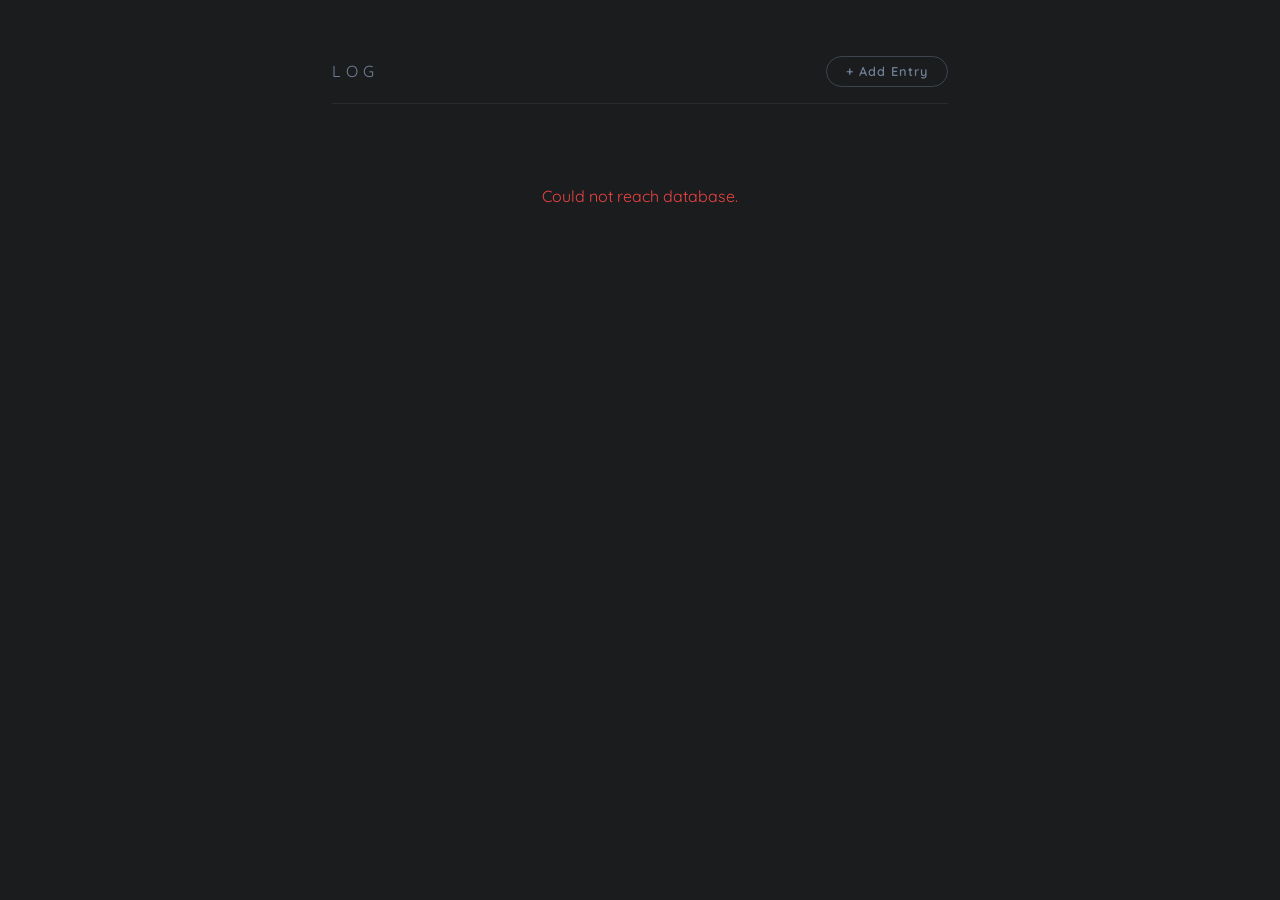
==== index.html @ a9c72f5d "Update index.html" ====
<!DOCTYPE html>
<html lang="en">
<head>
    <meta charset="UTF-8">
    <meta name="viewport" content="width=device-width, initial-scale=1.0">
    <title>SoloSortie</title>
    <link rel="preconnect" href="https://fonts.googleapis.com">
    <link rel="preconnect" href="https://fonts.gstatic.com" crossorigin>
    <link href="https://fonts.googleapis.com/css2?family=Kalam:wght@300;400&family=Quicksand:wght@300;400;500;600&display=swap" rel="stylesheet">
    <style>
        :root {
            --bg: #1a1c1e;
            --text: #e2e8f0;
            --muted: #718096;
            --accent: #a78bfa;
            --card: #202327;
            --font-ui: 'Quicksand', sans-serif;
            --font-ink: 'Kalam', cursive;
        }
        * { box-sizing: border-box; margin: 0; padding: 0; }
        body {
            background: var(--bg);
            color: var(--text);
            font-family: var(--font-ui);
            min-height: 100vh;
            display: flex;
            flex-direction: column;
            align-items: center;
            line-height: 1.6;
            overflow-x: hidden;
        }

        /* LOCK */
        #lock-screen {
            display: flex;
            flex-direction: column;
            align-items: center;
            justify-content: center;
            min-height: 100vh;
            transition: opacity 0.5s ease;
        }
        #lock-screen h1 {
            font-size: 1.4rem;
            font-weight: 300;
            letter-spacing: 8px;
            color: var(--muted);
            margin-bottom: 2.5rem;
        }
        #password-input {
            background: transparent;
            border: none;
            border-bottom: 1px solid var(--muted);
            color: var(--text);
            font-family: var(--font-ui);
            font-size: 1.1rem;
            padding: 0.5rem;
            text-align: center;
            outline: none;
            letter-spacing: 3px;
            width: 200px;
            transition: border-color 0.3s;
        }
        #password-input:focus { border-color: var(--accent); }

        /* JOURNAL */
        #journal-container {
            display: none;
            width: 100%;
            max-width: 680px;
            padding: 3.5rem 2rem 6rem;
            opacity: 0;
            transform: translateY(12px);
            transition: opacity 0.6s ease, transform 0.6s ease;
        }

        /* HEADER */
        header {
            display: flex;
            justify-content: space-between;
            align-items: center;
            margin-bottom: 3rem;
            padding-bottom: 1rem;
            border-bottom: 1px solid rgba(113,128,150,0.15);
        }
        header h2 {
            font-size: 1rem;
            font-weight: 400;
            letter-spacing: 5px;
            color: var(--muted);
            text-transform: uppercase;
        }
        .add-btn {
            background: transparent;
            border: 1px solid rgba(113,128,150,0.4);
            color: var(--muted);
            font-family: var(--font-ui);
            font-size: 0.8rem;
            font-weight: 600;
            letter-spacing: 1px;
            padding: 0.4rem 1.2rem;
            border-radius: 20px;
            cursor: pointer;
            transition: all 0.25s;
        }
        .add-btn:hover { border-color: var(--accent); color: var(--accent); }

        /* COMPOSER */
        .composer-wrapper {
            max-height: 0;
            overflow: hidden;
            transition: max-height 0.55s cubic-bezier(0.4,0,0.2,1);
        }
        .composer-wrapper.open {
            max-height: 2000px;
            margin-bottom: 3rem;
        }
        .composer {
            background: var(--card);
            border-radius: 14px;
            padding: 1.8rem;
            border: 1px solid rgba(113,128,150,0.1);
        }
        .composer input[type="text"],
        .composer textarea {
            width: 100%;
            background: transparent;
            border: none;
            color: var(--text);
            outline: none;
            display: block;
        }
        .composer input[type="text"] {
            font-family: var(--font-ui);
            font-size: 1.3rem;
            font-weight: 500;
            border-bottom: 1px solid rgba(113,128,150,0.2);
            padding-bottom: 0.6rem;
            margin-bottom: 1.4rem;
        }
        .composer textarea {
            font-family: var(--font-ink);
            font-size: 1.25rem;
            resize: vertical;
            min-height: 130px;
            line-height: 1.75;
            margin-bottom: 1.4rem;
        }
        .composer-actions { text-align: right; }
        .record-btn {
            background: var(--accent);
            color: var(--bg);
            border: none;
            font-family: var(--font-ui);
            font-size: 0.85rem;
            font-weight: 700;
            letter-spacing: 1px;
            padding: 0.5rem 1.6rem;
            border-radius: 20px;
            cursor: pointer;
            transition: opacity 0.2s;
        }
        .record-btn:hover { opacity: 0.8; }

        /* TIMELINE — centered vertical spine */
        .timeline {
            display: flex;
            flex-direction: column;
            align-items: center;
            width: 100%;
        }
        .timeline-node {
            display: flex;
            flex-direction: column;
            align-items: center;
            width: 100%;
        }
        .timeline-dot {
            width: 9px;
            height: 9px;
            border-radius: 50%;
            background: var(--muted);
            flex-shrink: 0;
            cursor: pointer;
            transition: background 0.3s, box-shadow 0.3s;
        }
        .timeline-node.active .timeline-dot,
        .timeline-node:hover .timeline-dot {
            background: var(--accent);
            box-shadow: 0 0 10px var(--accent);
        }
        .timeline-connector {
            width: 1px;
            background: rgba(113,128,150,0.25);
            flex-shrink: 0;
        }
        .connector-top { height: 16px; }
        .connector-bottom { height: 28px; }
        .timeline-node:last-child .connector-bottom { display: none; }

        /* ENTRY CARD */
        .entry-card {
            width: 100%;
            background: var(--card);
            border: 1px solid rgba(113,128,150,0.1);
            border-radius: 14px;
            padding: 1.3rem 1.5rem;
            cursor: pointer;
            transition: border-color 0.25s;
        }
        .timeline-node:hover .entry-card,
        .timeline-node.active .entry-card {
            border-color: rgba(167,139,250,0.25);
        }
        .entry-date {
            font-size: 0.7rem;
            font-weight: 700;
            letter-spacing: 2.5px;
            color: var(--muted);
            text-transform: uppercase;
            margin-bottom: 0.25rem;
        }
        .entry-title {
            font-size: 1.2rem;
            font-weight: 500;
            color: var(--text);
            transition: color 0.25s;
        }
        .timeline-node:hover .entry-title,
        .timeline-node.active .entry-title { color: var(--accent); }

        .entry-content-wrapper {
            max-height: 0;
            overflow: hidden;
            transition: max-height 0.45s ease-out;
        }
        .timeline-node.active .entry-content-wrapper { max-height: 3000px; }

        .entry-content {
            font-family: var(--font-ink);
            font-size: 1.2rem;
            color: #b0b9c1;
            padding-top: 1.1rem;
            white-space: pre-line;
            line-height: 1.85;
        }
        .entry-actions {
            display: flex;
            justify-content: flex-end;
            gap: 0.6rem;
            margin-top: 1.2rem;
            padding-top: 1rem;
            border-top: 1px solid rgba(113,128,150,0.1);
        }
        .entry-edit-btn, .entry-delete-btn {
            background: transparent;
            font-family: var(--font-ui);
            font-size: 0.72rem;
            font-weight: 600;
            letter-spacing: 1px;
            padding: 0.3rem 1rem;
            border-radius: 20px;
            cursor: pointer;
            transition: all 0.2s;
            text-transform: uppercase;
        }
        .entry-edit-btn {
            border: 1px solid rgba(167,139,250,0.4);
            color: var(--accent);
        }
        .entry-edit-btn:hover { background: rgba(167,139,250,0.1); }
        .entry-delete-btn {
            border: 1px solid rgba(239,68,68,0.3);
            color: #ef4444;
        }
        .entry-delete-btn:hover { background: rgba(239,68,68,0.08); }

        /* EDIT MODAL */
        #edit-modal {
            display: none;
            position: fixed;
            inset: 0;
            background: rgba(0,0,0,0.75);
            z-index: 100;
            align-items: center;
            justify-content: center;
            padding: 2rem;
        }
        #edit-modal.open { display: flex; }
        .modal-box {
            background: #22262b;
            border-radius: 16px;
            padding: 2rem;
            width: 100%;
            max-width: 560px;
            border: 1px solid rgba(113,128,150,0.15);
        }
        .modal-entry-title {
            font-size: 1.2rem;
            font-weight: 500;
            color: var(--accent);
            margin-bottom: 1.5rem;
        }
        .modal-label {
            font-size: 0.68rem;
            font-weight: 700;
            letter-spacing: 2px;
            color: var(--muted);
            text-transform: uppercase;
            margin-bottom: 0.4rem;
        }
        #edit-date {
            width: 100%;
            background: transparent;
            border: none;
            border-bottom: 1px solid rgba(113,128,150,0.25);
            color: var(--text);
            font-family: var(--font-ui);
            font-size: 0.95rem;
            padding: 0.4rem 0;
            outline: none;
            margin-bottom: 1.4rem;
            letter-spacing: 1px;
        }
        #edit-content {
            width: 100%;
            background: rgba(255,255,255,0.03);
            border: 1px solid rgba(113,128,150,0.15);
            border-radius: 8px;
            color: var(--text);
            font-family: var(--font-ink);
            font-size: 1.2rem;
            padding: 0.8rem 1rem;
            outline: none;
            resize: vertical;
            min-height: 160px;
            line-height: 1.8;
            margin-bottom: 1.6rem;
        }
        .modal-actions {
            display: flex;
            justify-content: flex-end;
            gap: 0.7rem;
        }
        .modal-cancel-btn {
            background: transparent;
            border: 1px solid rgba(113,128,150,0.3);
            color: var(--muted);
            font-family: var(--font-ui);
            font-size: 0.82rem;
            font-weight: 600;
            padding: 0.5rem 1.4rem;
            border-radius: 20px;
            cursor: pointer;
            transition: all 0.2s;
        }
        .modal-cancel-btn:hover { border-color: var(--muted); color: var(--text); }
        .modal-save-btn {
            background: var(--accent);
            color: var(--bg);
            border: none;
            font-family: var(--font-ui);
            font-size: 0.82rem;
            font-weight: 700;
            letter-spacing: 1px;
            padding: 0.5rem 1.6rem;
            border-radius: 20px;
            cursor: pointer;
            transition: opacity 0.2s;
        }
        .modal-save-btn:hover { opacity: 0.8; }

        .empty-state {
            color: var(--muted);
            font-family: var(--font-ui);
            text-align: center;
            padding: 2rem 0;
            font-size: 0.9rem;
            letter-spacing: 1px;
        }
    </style>
</head>
<body>

    <div id="lock-screen">
        <h1>SOLOSORTIE</h1>
        <input type="password" id="password-input" placeholder="password" autofocus>
    </div>

    <div id="journal-container">
        <header>
            <h2>Log</h2>
            <button class="add-btn" onclick="toggleComposer()">+ Add Entry</button>
        </header>

        <div class="composer-wrapper" id="composer-panel">
            <div class="composer">
                <input type="text" id="new-title" placeholder="Title" autocomplete="off">
                <textarea id="new-content" placeholder="Write here champ."></textarea>
                <div class="composer-actions">
                    <button class="record-btn" onclick="addEntry()">Record</button>
                </div>
            </div>
        </div>

        <div class="timeline" id="timeline-target"></div>
    </div>

    <div id="edit-modal">
        <div class="modal-box">
            <div class="modal-entry-title" id="modal-title-display"></div>
            <div class="modal-label">Date</div>
            <input type="text" id="edit-date" autocomplete="off">
            <div class="modal-label">Entry</div>
            <textarea id="edit-content"></textarea>
            <div class="modal-actions">
                <button class="modal-cancel-btn" onclick="closeModal()">Cancel</button>
                <button class="modal-save-btn" onclick="saveEdit()">Save</button>
            </div>
        </div>
    </div>

    <script>
        const PASSWORD_ENABLED = false;
        const JOURNAL_PASSWORD = "none";

        const lockScreen = document.getElementById('lock-screen');
        const passwordInput = document.getElementById('password-input');
        const journalContainer = document.getElementById('journal-container');
        const timelineTarget = document.getElementById('timeline-target');
        const composerPanel = document.getElementById('composer-panel');
        const editModal = document.getElementById('edit-modal');

        let editingId = null;

        // ── DATA ──────────────────────────────────────────

        async function loadTimeline() {
            try {
                const res = await fetch('/api/entries');
                if (!res.ok) throw new Error('bad response');
                const entries = await res.json();

                if (!entries.length) {
                    timelineTarget.innerHTML = '<div class="empty-state">No entries yet. The page is blank.</div>';
                    return;
                }

                timelineTarget.innerHTML = entries.map(e => {
                    const safeTitle = escHTML(e.title);
                    const safeDate = escHTML(e.date);
                    const safeContent = escHTML(e.content);
                    return `
                    <div class="timeline-node" data-id="${e.id}">
                        <div class="timeline-dot" onclick="toggleEntry(this.closest('.timeline-node'))"></div>
                        <div class="timeline-connector connector-top"></div>
                        <div class="entry-card" onclick="toggleEntry(this.closest('.timeline-node'))">
                            <div class="entry-date">${safeDate}</div>
                            <div class="entry-title">${safeTitle}</div>
                            <div class="entry-content-wrapper">
                                <div class="entry-content">${safeContent}</div>
                                <div class="entry-actions">
                                    <button class="entry-edit-btn" onclick="event.stopPropagation(); openEdit(${e.id})">Edit</button>
                                    <button class="entry-delete-btn" onclick="event.stopPropagation(); deleteEntry(${e.id})">Delete</button>
                                </div>
                            </div>
                        </div>
                        <div class="timeline-connector connector-bottom"></div>
                    </div>`;
                }).join('');

                // store raw data on nodes for edit access
                entries.forEach(e => {
                    const node = timelineTarget.querySelector(`.timeline-node[data-id="${e.id}"]`);
                    if (node) {
                        node._data = e;
                    }
                });

            } catch (err) {
                timelineTarget.innerHTML = '<div style="color:#ef4444;font-family:var(--font-ui);text-align:center;padding:2rem">Could not reach database.</div>';
            }
        }

        function escHTML(str) {
            return String(str)
                .replace(/&/g, '&amp;')
                .replace(/</g, '&lt;')
                .replace(/>/g, '&gt;')
                .replace(/"/g, '&quot;');
        }

        function getFormattedDate() {
            return new Date().toLocaleDateString('en-US', {
                year: 'numeric', month: 'long', day: 'numeric'
            }).toUpperCase();
        }

        async function addEntry() {
            const titleEl = document.getElementById('new-title');
            const contentEl = document.getElementById('new-content');
            if (!titleEl.value.trim() || !contentEl.value.trim()) return;

            const payload = {
                date: getFormattedDate(),
                title: titleEl.value.trim(),
                content: contentEl.value.trim()
            };

            titleEl.disabled = contentEl.disabled = true;
            try {
                const res = await fetch('/api/entries', {
                    method: 'POST',
                    headers: { 'Content-Type': 'application/json' },
                    body: JSON.stringify(payload)
                });
                if (res.ok) {
                    titleEl.value = contentEl.value = '';
                    toggleComposer();
                    await loadTimeline();
                } else {
                    const msg = await res.text();
                    alert('Failed to save: ' + msg);
                }
            } catch { alert('Network error.'); }
            titleEl.disabled = contentEl.disabled = false;
        }

        async function deleteEntry(id) {
            if (!confirm('Delete this entry?')) return;
            try {
                const res = await fetch('/api/entries/' + id, { method: 'DELETE' });
                if (res.ok) await loadTimeline();
                else alert('Delete failed.');
            } catch { alert('Network error.'); }
        }

        // ── EDIT MODAL ────────────────────────────────────

        function openEdit(id) {
            const node = timelineTarget.querySelector('.timeline-node[data-id="' + id + '"]');
            if (!node || !node._data) return;
            const e = node._data;
            editingId = id;
            document.getElementById('modal-title-display').textContent = e.title;
            document.getElementById('edit-date').value = e.date;
            document.getElementById('edit-content').value = e.content;
            editModal.classList.add('open');
        }

        function closeModal() {
            editModal.classList.remove('open');
            editingId = null;
        }

        async function saveEdit() {
            const date = document.getElementById('edit-date').value.trim();
            const content = document.getElementById('edit-content').value.trim();
            if (!date || !content || !editingId) return;

            try {
                const res = await fetch('/api/entries/' + editingId, {
                    method: 'PUT',
                    headers: { 'Content-Type': 'application/json' },
                    body: JSON.stringify({ date, content })
                });
                if (res.ok) {
                    closeModal();
                    await loadTimeline();
                } else {
                    const msg = await res.text();
                    alert('Save failed: ' + msg);
                }
            } catch { alert('Network error.'); }
        }

        editModal.addEventListener('click', e => {
            if (e.target === editModal) closeModal();
        });

        // ── UI ────────────────────────────────────────────

        function toggleComposer() {
            composerPanel.classList.toggle('open');
        }

        function toggleEntry(node) {
            if (window.getSelection().toString().length) return;
            node.classList.toggle('active');
        }

        function revealJournal() {
            lockScreen.style.opacity = '0';
            setTimeout(() => {
                lockScreen.style.display = 'none';
                journalContainer.style.display = 'block';
                setTimeout(() => {
                    journalContainer.style.opacity = '1';
                    journalContainer.style.transform = 'translateY(0)';
                }, 40);
            }, 500);
        }

        // ── BOOT ──────────────────────────────────────────

        (function init() {
            loadTimeline();
            if (!PASSWORD_ENABLED) {
                lockScreen.style.display = 'none';
                journalContainer.style.display = 'block';
                journalContainer.style.opacity = '1';
                journalContainer.style.transform = 'translateY(0)';
            } else {
                passwordInput.addEventListener('keypress', e => {
                    if (e.key !== 'Enter') return;
                    if (passwordInput.value === JOURNAL_PASSWORD) {
                        revealJournal();
                    } else {
                        passwordInput.value = '';
                        passwordInput.style.borderColor = '#ef4444';
                        setTimeout(() => passwordInput.style.borderColor = 'var(--muted)', 500);
                    }
                });
            }
        })();
    </script>
</body>
</html>
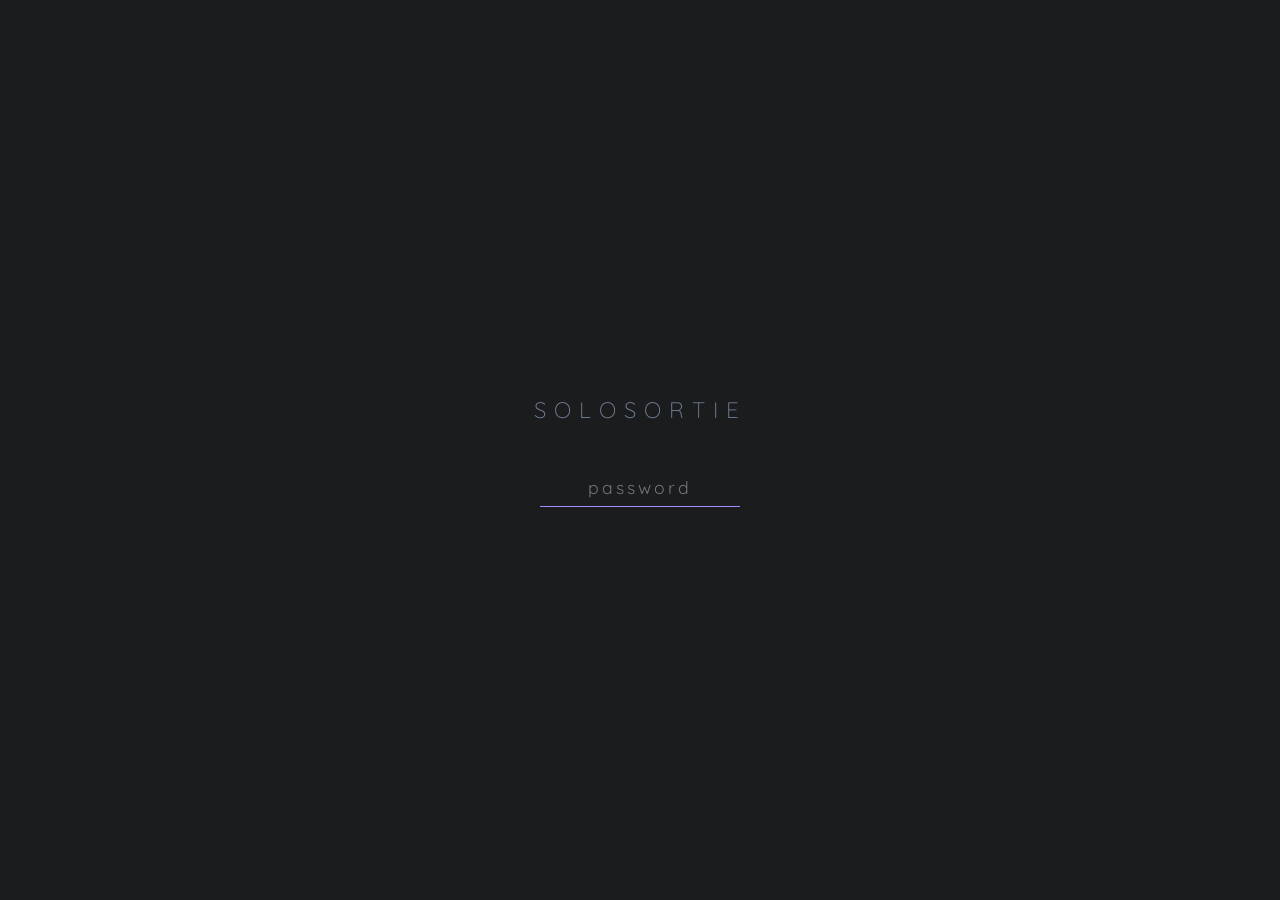
==== commit 2324f4e1: "password enabled." ====
--- a/index.html
+++ b/index.html
@@ -420,8 +420,8 @@
     </div>
 
     <script>
-        const PASSWORD_ENABLED = false;
-        const JOURNAL_PASSWORD = "none";
+        const PASSWORD_ENABLED = true;
+        const JOURNAL_PASSWORD = "8282";
 
         const lockScreen = document.getElementById('lock-screen');
         const passwordInput = document.getElementById('password-input');
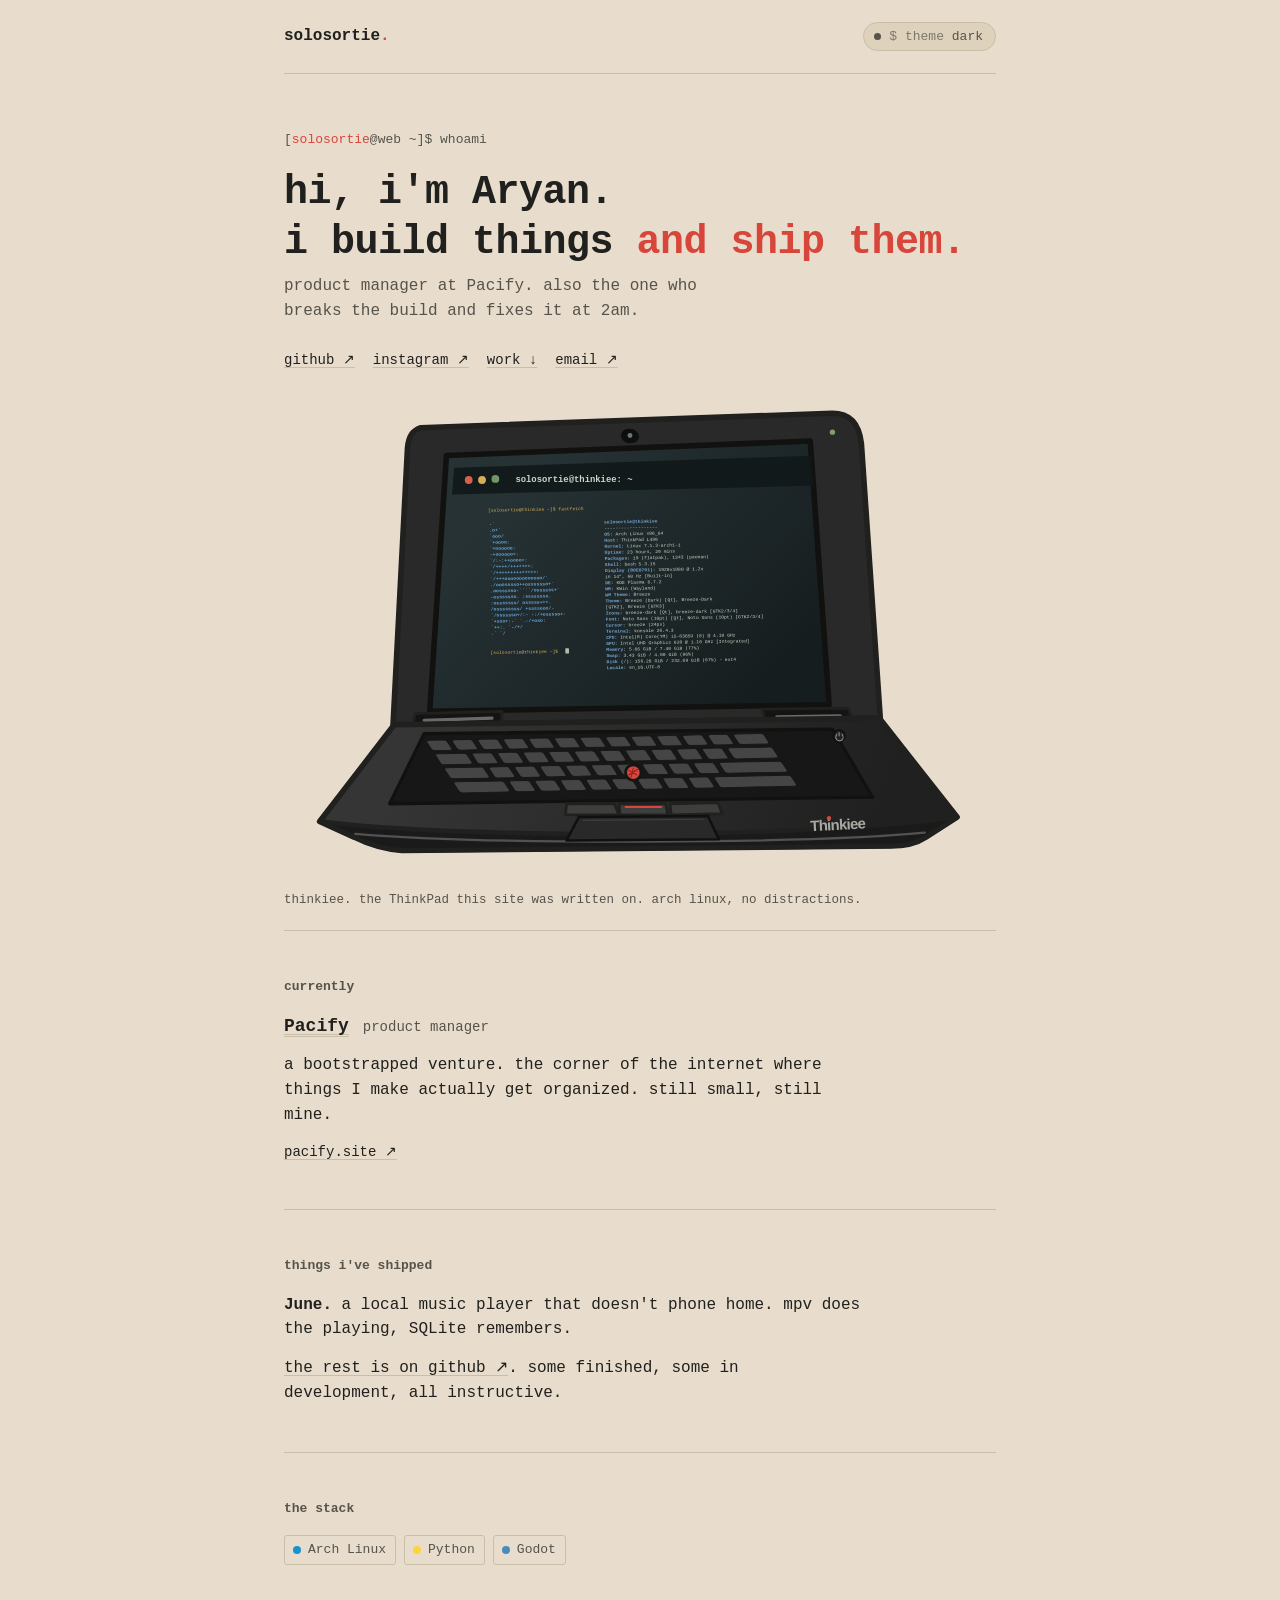
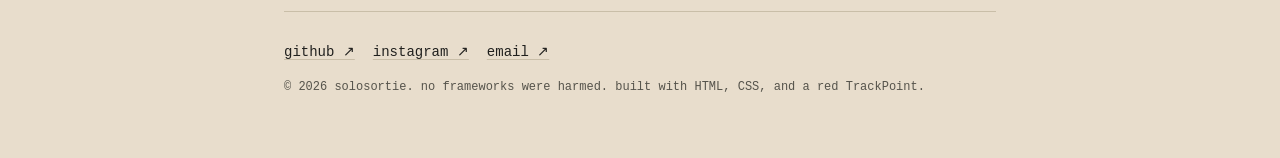
==== commit bb15fac4: "Add files via upload" ====
--- a/index.html
+++ b/index.html
@@ -1,627 +1,604 @@
-<!DOCTYPE html>
-<html lang="en">
+<!doctype html>
+<html lang="en" data-theme="light">
 <head>
-    <meta charset="UTF-8">
-    <meta name="viewport" content="width=device-width, initial-scale=1.0">
-    <title>SoloSortie</title>
-    <link rel="preconnect" href="https://fonts.googleapis.com">
-    <link rel="preconnect" href="https://fonts.gstatic.com" crossorigin>
-    <link href="https://fonts.googleapis.com/css2?family=Kalam:wght@300;400&family=Quicksand:wght@300;400;500;600&display=swap" rel="stylesheet">
-    <style>
-        :root {
-            --bg: #1a1c1e;
-            --text: #e2e8f0;
-            --muted: #718096;
-            --accent: #a78bfa;
-            --card: #202327;
-            --font-ui: 'Quicksand', sans-serif;
-            --font-ink: 'Kalam', cursive;
-        }
-        * { box-sizing: border-box; margin: 0; padding: 0; }
-        body {
-            background: var(--bg);
-            color: var(--text);
-            font-family: var(--font-ui);
-            min-height: 100vh;
-            display: flex;
-            flex-direction: column;
-            align-items: center;
-            line-height: 1.6;
-            overflow-x: hidden;
-        }
-
-        /* LOCK */
-        #lock-screen {
-            display: flex;
-            flex-direction: column;
-            align-items: center;
-            justify-content: center;
-            min-height: 100vh;
-            transition: opacity 0.5s ease;
-        }
-        #lock-screen h1 {
-            font-size: 1.4rem;
-            font-weight: 300;
-            letter-spacing: 8px;
-            color: var(--muted);
-            margin-bottom: 2.5rem;
-        }
-        #password-input {
-            background: transparent;
-            border: none;
-            border-bottom: 1px solid var(--muted);
-            color: var(--text);
-            font-family: var(--font-ui);
-            font-size: 1.1rem;
-            padding: 0.5rem;
-            text-align: center;
-            outline: none;
-            letter-spacing: 3px;
-            width: 200px;
-            transition: border-color 0.3s;
-        }
-        #password-input:focus { border-color: var(--accent); }
-
-        /* JOURNAL */
-        #journal-container {
-            display: none;
-            width: 100%;
-            max-width: 680px;
-            padding: 3.5rem 2rem 6rem;
-            opacity: 0;
-            transform: translateY(12px);
-            transition: opacity 0.6s ease, transform 0.6s ease;
-        }
-
-        /* HEADER */
-        header {
-            display: flex;
-            justify-content: space-between;
-            align-items: center;
-            margin-bottom: 3rem;
-            padding-bottom: 1rem;
-            border-bottom: 1px solid rgba(113,128,150,0.15);
-        }
-        header h2 {
-            font-size: 1rem;
-            font-weight: 400;
-            letter-spacing: 5px;
-            color: var(--muted);
-            text-transform: uppercase;
-        }
-        .add-btn {
-            background: transparent;
-            border: 1px solid rgba(113,128,150,0.4);
-            color: var(--muted);
-            font-family: var(--font-ui);
-            font-size: 0.8rem;
-            font-weight: 600;
-            letter-spacing: 1px;
-            padding: 0.4rem 1.2rem;
-            border-radius: 20px;
-            cursor: pointer;
-            transition: all 0.25s;
-        }
-        .add-btn:hover { border-color: var(--accent); color: var(--accent); }
-
-        /* COMPOSER */
-        .composer-wrapper {
-            max-height: 0;
-            overflow: hidden;
-            transition: max-height 0.55s cubic-bezier(0.4,0,0.2,1);
-        }
-        .composer-wrapper.open {
-            max-height: 2000px;
-            margin-bottom: 3rem;
-        }
-        .composer {
-            background: var(--card);
-            border-radius: 14px;
-            padding: 1.8rem;
-            border: 1px solid rgba(113,128,150,0.1);
-        }
-        .composer input[type="text"],
-        .composer textarea {
-            width: 100%;
-            background: transparent;
-            border: none;
-            color: var(--text);
-            outline: none;
-            display: block;
-        }
-        .composer input[type="text"] {
-            font-family: var(--font-ui);
-            font-size: 1.3rem;
-            font-weight: 500;
-            border-bottom: 1px solid rgba(113,128,150,0.2);
-            padding-bottom: 0.6rem;
-            margin-bottom: 1.4rem;
-        }
-        .composer textarea {
-            font-family: var(--font-ink);
-            font-size: 1.25rem;
-            resize: vertical;
-            min-height: 130px;
-            line-height: 1.75;
-            margin-bottom: 1.4rem;
-        }
-        .composer-actions { text-align: right; }
-        .record-btn {
-            background: var(--accent);
-            color: var(--bg);
-            border: none;
-            font-family: var(--font-ui);
-            font-size: 0.85rem;
-            font-weight: 700;
-            letter-spacing: 1px;
-            padding: 0.5rem 1.6rem;
-            border-radius: 20px;
-            cursor: pointer;
-            transition: opacity 0.2s;
-        }
-        .record-btn:hover { opacity: 0.8; }
-
-        /* TIMELINE — centered vertical spine */
-        .timeline {
-            display: flex;
-            flex-direction: column;
-            align-items: center;
-            width: 100%;
-        }
-        .timeline-node {
-            display: flex;
-            flex-direction: column;
-            align-items: center;
-            width: 100%;
-        }
-        .timeline-dot {
-            width: 9px;
-            height: 9px;
-            border-radius: 50%;
-            background: var(--muted);
-            flex-shrink: 0;
-            cursor: pointer;
-            transition: background 0.3s, box-shadow 0.3s;
-        }
-        .timeline-node.active .timeline-dot,
-        .timeline-node:hover .timeline-dot {
-            background: var(--accent);
-            box-shadow: 0 0 10px var(--accent);
-        }
-        .timeline-connector {
-            width: 1px;
-            background: rgba(113,128,150,0.25);
-            flex-shrink: 0;
-        }
-        .connector-top { height: 16px; }
-        .connector-bottom { height: 28px; }
-        .timeline-node:last-child .connector-bottom { display: none; }
-
-        /* ENTRY CARD */
-        .entry-card {
-            width: 100%;
-            background: var(--card);
-            border: 1px solid rgba(113,128,150,0.1);
-            border-radius: 14px;
-            padding: 1.3rem 1.5rem;
-            cursor: pointer;
-            transition: border-color 0.25s;
-        }
-        .timeline-node:hover .entry-card,
-        .timeline-node.active .entry-card {
-            border-color: rgba(167,139,250,0.25);
-        }
-        .entry-date {
-            font-size: 0.7rem;
-            font-weight: 700;
-            letter-spacing: 2.5px;
-            color: var(--muted);
-            text-transform: uppercase;
-            margin-bottom: 0.25rem;
-        }
-        .entry-title {
-            font-size: 1.2rem;
-            font-weight: 500;
-            color: var(--text);
-            transition: color 0.25s;
-        }
-        .timeline-node:hover .entry-title,
-        .timeline-node.active .entry-title { color: var(--accent); }
-
-        .entry-content-wrapper {
-            max-height: 0;
-            overflow: hidden;
-            transition: max-height 0.45s ease-out;
-        }
-        .timeline-node.active .entry-content-wrapper { max-height: 3000px; }
-
-        .entry-content {
-            font-family: var(--font-ink);
-            font-size: 1.2rem;
-            color: #b0b9c1;
-            padding-top: 1.1rem;
-            white-space: pre-line;
-            line-height: 1.85;
-        }
-        .entry-actions {
-            display: flex;
-            justify-content: flex-end;
-            gap: 0.6rem;
-            margin-top: 1.2rem;
-            padding-top: 1rem;
-            border-top: 1px solid rgba(113,128,150,0.1);
-        }
-        .entry-edit-btn, .entry-delete-btn {
-            background: transparent;
-            font-family: var(--font-ui);
-            font-size: 0.72rem;
-            font-weight: 600;
-            letter-spacing: 1px;
-            padding: 0.3rem 1rem;
-            border-radius: 20px;
-            cursor: pointer;
-            transition: all 0.2s;
-            text-transform: uppercase;
-        }
-        .entry-edit-btn {
-            border: 1px solid rgba(167,139,250,0.4);
-            color: var(--accent);
-        }
-        .entry-edit-btn:hover { background: rgba(167,139,250,0.1); }
-        .entry-delete-btn {
-            border: 1px solid rgba(239,68,68,0.3);
-            color: #ef4444;
-        }
-        .entry-delete-btn:hover { background: rgba(239,68,68,0.08); }
-
-        /* EDIT MODAL */
-        #edit-modal {
-            display: none;
-            position: fixed;
-            inset: 0;
-            background: rgba(0,0,0,0.75);
-            z-index: 100;
-            align-items: center;
-            justify-content: center;
-            padding: 2rem;
-        }
-        #edit-modal.open { display: flex; }
-        .modal-box {
-            background: #22262b;
-            border-radius: 16px;
-            padding: 2rem;
-            width: 100%;
-            max-width: 560px;
-            border: 1px solid rgba(113,128,150,0.15);
-        }
-        .modal-entry-title {
-            font-size: 1.2rem;
-            font-weight: 500;
-            color: var(--accent);
-            margin-bottom: 1.5rem;
-        }
-        .modal-label {
-            font-size: 0.68rem;
-            font-weight: 700;
-            letter-spacing: 2px;
-            color: var(--muted);
-            text-transform: uppercase;
-            margin-bottom: 0.4rem;
-        }
-        #edit-date {
-            width: 100%;
-            background: transparent;
-            border: none;
-            border-bottom: 1px solid rgba(113,128,150,0.25);
-            color: var(--text);
-            font-family: var(--font-ui);
-            font-size: 0.95rem;
-            padding: 0.4rem 0;
-            outline: none;
-            margin-bottom: 1.4rem;
-            letter-spacing: 1px;
-        }
-        #edit-content {
-            width: 100%;
-            background: rgba(255,255,255,0.03);
-            border: 1px solid rgba(113,128,150,0.15);
-            border-radius: 8px;
-            color: var(--text);
-            font-family: var(--font-ink);
-            font-size: 1.2rem;
-            padding: 0.8rem 1rem;
-            outline: none;
-            resize: vertical;
-            min-height: 160px;
-            line-height: 1.8;
-            margin-bottom: 1.6rem;
-        }
-        .modal-actions {
-            display: flex;
-            justify-content: flex-end;
-            gap: 0.7rem;
-        }
-        .modal-cancel-btn {
-            background: transparent;
-            border: 1px solid rgba(113,128,150,0.3);
-            color: var(--muted);
-            font-family: var(--font-ui);
-            font-size: 0.82rem;
-            font-weight: 600;
-            padding: 0.5rem 1.4rem;
-            border-radius: 20px;
-            cursor: pointer;
-            transition: all 0.2s;
-        }
-        .modal-cancel-btn:hover { border-color: var(--muted); color: var(--text); }
-        .modal-save-btn {
-            background: var(--accent);
-            color: var(--bg);
-            border: none;
-            font-family: var(--font-ui);
-            font-size: 0.82rem;
-            font-weight: 700;
-            letter-spacing: 1px;
-            padding: 0.5rem 1.6rem;
-            border-radius: 20px;
-            cursor: pointer;
-            transition: opacity 0.2s;
-        }
-        .modal-save-btn:hover { opacity: 0.8; }
-
-        .empty-state {
-            color: var(--muted);
-            font-family: var(--font-ui);
-            text-align: center;
-            padding: 2rem 0;
-            font-size: 0.9rem;
-            letter-spacing: 1px;
-        }
-    </style>
+<meta charset="utf-8">
+<meta name="viewport" content="width=device-width, initial-scale=1">
+<title>solosortie</title>
+<meta name="description" content="solosortie. product manager at Pacify. builds small things until they work.">
+<meta name="theme-color" content="#E8DDCC">
+<link rel="icon" type="image/svg+xml" href="data:image/svg+xml,%3Csvg xmlns='http://www.w3.org/2000/svg' viewBox='0 0 64 64'%3E%3Crect x='4' y='4' width='56' height='56' rx='14' fill='%2320201E'/%3E%3Ccircle cx='32' cy='32' r='13' fill='%23D8453B' stroke='%23151515' stroke-width='3'/%3E%3Cpath d='M27 29L36 34M32 25L29 39M38 27L26 35' stroke='%238D251F' stroke-width='1.6' stroke-linecap='round'/%3E%3C/svg%3E">
+<style>
+  :root {
+    --bg: #E8DDCC;
+    --ink: #20201E;
+    --ink-soft: #55534B;
+    --line: #c9bea8;
+    --red: #D8453B;
+    --panel: #ded2bc;
+  }
+  html[data-theme="dark"] {
+    --bg: #161615;
+    --ink: #D9D4C6;
+    --ink-soft: #8c887c;
+    --line: #333029;
+    --red: #e05a4f;
+    --panel: #1e1e1c;
+  }
+
+  * { box-sizing: border-box; }
+  html { color-scheme: light; }
+  html[data-theme="dark"] { color-scheme: dark; }
+
+  body {
+    margin: 0;
+    background: var(--bg);
+    color: var(--ink);
+    font-family: ui-monospace, "SFMono-Regular", Menlo, Consolas, "Liberation Mono", monospace;
+    font-size: 16px;
+    line-height: 1.55;
+    transition: background .25s ease, color .25s ease;
+    -webkit-font-smoothing: antialiased;
+  }
+
+  a { color: var(--ink); text-decoration-color: var(--line); text-underline-offset: 3px; }
+  a:hover { color: var(--red); text-decoration-color: var(--red); }
+  a, .theme-btn, .job .who a {
+    cursor: url("data:image/svg+xml,%3Csvg xmlns='http://www.w3.org/2000/svg' width='20' height='20' viewBox='0 0 20 20'%3E%3Ccircle cx='10' cy='10' r='4.5' fill='%23D8453B' stroke='%23151515' stroke-width='1.6'/%3E%3C/svg%3E") 10 10, pointer;
+  }
+
+  .wrap {
+    max-width: 760px;
+    margin: 0 auto;
+    padding: 0 24px;
+  }
+
+  /* header */
+  header.site {
+    display: flex;
+    align-items: center;
+    justify-content: space-between;
+    padding: 22px 0;
+    border-bottom: 1px solid var(--line);
+  }
+  header.site .mark { font-weight: 600; }
+  header.site .mark span { color: var(--red); }
+  .theme-btn {
+    font-family: inherit;
+    font-size: 13px;
+    display: inline-flex;
+    align-items: center;
+    gap: 8px;
+    background: var(--panel);
+    border: 1px solid var(--line);
+    color: var(--ink-soft);
+    border-radius: 20px;
+    padding: 6px 12px 6px 10px;
+    cursor: pointer;
+    transition: border-color .2s ease, color .2s ease;
+  }
+  .theme-btn:hover { border-color: var(--red); color: var(--ink); }
+  .theme-btn:hover .dot { background: var(--red); }
+  .theme-btn .dot {
+    width: 7px;
+    height: 7px;
+    border-radius: 50%;
+    background: var(--ink-soft);
+    animation: cursor-blink 1.45s steps(1, end) infinite;
+    flex: none;
+  }
+  .theme-btn .label::before { content: "$ theme "; color: var(--ink-soft); opacity: .7; }
+  @keyframes cursor-blink { 0%, 48% { opacity: 1; } 49%, 100% { opacity: .25; } }
+  @media (prefers-reduced-motion: reduce) { .theme-btn .dot { animation: none; } }
+
+  /* hero */
+  .hero {
+    padding: 56px 0 20px;
+  }
+  .prompt {
+    color: var(--ink-soft);
+    font-size: 13px;
+    margin: 0 0 18px;
+  }
+  .prompt .path { color: var(--red); }
+  h1 {
+    font-size: clamp(28px, 5.5vw, 40px);
+    line-height: 1.25;
+    margin: 0 0 6px;
+    font-weight: 700;
+    letter-spacing: -.5px;
+  }
+  h1 .accent { color: var(--red); }
+  .tagline {
+    color: var(--ink-soft);
+    font-size: 16px;
+    margin: 0 0 26px;
+    max-width: 46ch;
+  }
+  .links {
+    display: flex;
+    flex-wrap: wrap;
+    gap: 6px 18px;
+    font-size: 14px;
+    margin-bottom: 6px;
+  }
+
+  .rig {
+    margin: 20px 0 8px;
+    line-height: 0;
+  }
+  .rig svg {
+    width: 100%;
+    height: auto;
+    display: block;
+  }
+  .rig-caption {
+    color: var(--ink-soft);
+    font-size: 12.5px;
+    margin: 10px 0 0;
+  }
+
+  /* sections */
+  section { padding: 46px 0; border-top: 1px solid var(--line); }
+  h2 {
+    font-size: 13px;
+    text-transform: none;
+    color: var(--ink-soft);
+    margin: 0 0 16px;
+    font-weight: 600;
+  }
+  section p { margin: 0 0 14px; max-width: 60ch; }
+  section p:last-child { margin-bottom: 0; }
+
+  .job {
+    display: flex;
+    gap: 14px;
+    align-items: baseline;
+    flex-wrap: wrap;
+  }
+  .job .who {
+    font-weight: 700;
+    font-size: 18px;
+  }
+  .job .who a { color: var(--ink); border-bottom: 1px solid var(--line); }
+  .job .who a:hover { color: var(--red); border-color: var(--red); }
+  .job .role { color: var(--ink-soft); font-size: 14px; }
+  .job-desc { margin-top: 12px; max-width: 58ch; }
+  .job-links { margin-top: 14px; font-size: 14px; }
+
+  .stack-list {
+    display: flex;
+    flex-wrap: wrap;
+    gap: 8px;
+    padding: 0;
+    margin: 0;
+    list-style: none;
+  }
+  .stack-list li {
+    border: 1px solid var(--line);
+    border-radius: 3px;
+    padding: 4px 9px 4px 8px;
+    font-size: 13px;
+    color: var(--ink-soft);
+    display: inline-flex;
+    align-items: center;
+    gap: 7px;
+  }
+  .stack-list li.tag::before {
+    content: "";
+    width: 8px;
+    height: 8px;
+    border-radius: 50%;
+    background: var(--tag, var(--red));
+    flex: none;
+  }
+
+  footer {
+    border-top: 1px solid var(--line);
+    padding: 30px 0 50px;
+    color: var(--ink-soft);
+    font-size: 13px;
+  }
+  footer .links { margin-bottom: 14px; }
+  footer .fine { font-size: 12px; }
+
+  @media (max-width: 560px) {
+    .job { flex-direction: column; gap: 4px; }
+  }
+</style>
 </head>
 <body>
 
-    <div id="lock-screen">
-        <h1>SOLOSORTIE</h1>
-        <input type="password" id="password-input" placeholder="password" autofocus>
+<div class="wrap">
+  <header class="site">
+    <div class="mark">solosortie<span>.</span></div>
+    <button class="theme-btn" id="themeToggle" type="button"><span class="dot"></span><span class="label">dark</span></button>
+  </header>
+
+  <div class="hero">
+    <p class="prompt">[<span class="path">solosortie</span>@web ~]$ whoami</p>
+    <h1>hi, i'm Aryan.<br>i build things <span class="accent">and ship them.</span></h1>
+    <p class="tagline">product manager at Pacify. also the one who breaks the build and fixes it at 2am.</p>
+    <div class="links">
+      <a href="https://github.com/solosortie" target="_blank" rel="noopener">github ↗</a>
+      <a href="https://instagram.com/solosortie" target="_blank" rel="noopener">instagram ↗</a>
+      <a href="#work">work ↓</a>
+      <a href="mailto:aryan91129@gmail.com">email ↗</a>
     </div>
 
-    <div id="journal-container">
-        <header>
-            <h2>Log</h2>
-            <button class="add-btn" onclick="toggleComposer()">+ Add Entry</button>
-        </header>
-
-        <div class="composer-wrapper" id="composer-panel">
-            <div class="composer">
-                <input type="text" id="new-title" placeholder="Title" autocomplete="off">
-                <textarea id="new-content" placeholder="Write here champ."></textarea>
-                <div class="composer-actions">
-                    <button class="record-btn" onclick="addEntry()">Record</button>
-                </div>
-            </div>
-        </div>
-
-        <div class="timeline" id="timeline-target"></div>
+    <div class="rig" id="rigHolder"></div>
+    <p class="rig-caption">thinkiee. the ThinkPad this site was written on. arch linux, no distractions.</p>
+  </div>
+
+  <section id="work">
+    <h2>currently</h2>
+    <div class="job">
+      <span class="who"><a href="https://pacify.site" target="_blank" rel="noopener">Pacify</a></span>
+      <span class="role">product manager</span>
     </div>
-
-    <div id="edit-modal">
-        <div class="modal-box">
-            <div class="modal-entry-title" id="modal-title-display"></div>
-            <div class="modal-label">Date</div>
-            <input type="text" id="edit-date" autocomplete="off">
-            <div class="modal-label">Entry</div>
-            <textarea id="edit-content"></textarea>
-            <div class="modal-actions">
-                <button class="modal-cancel-btn" onclick="closeModal()">Cancel</button>
-                <button class="modal-save-btn" onclick="saveEdit()">Save</button>
-            </div>
-        </div>
+    <p class="job-desc">a bootstrapped venture. the corner of the internet where things I make actually get organized. still small, still mine.</p>
+    <div class="job-links">
+      <a href="https://pacify.site" target="_blank" rel="noopener">pacify.site ↗</a>
     </div>
-
-    <script>
-        const PASSWORD_ENABLED = true;
-        const JOURNAL_PASSWORD = "8282";
-
-        const lockScreen = document.getElementById('lock-screen');
-        const passwordInput = document.getElementById('password-input');
-        const journalContainer = document.getElementById('journal-container');
-        const timelineTarget = document.getElementById('timeline-target');
-        const composerPanel = document.getElementById('composer-panel');
-        const editModal = document.getElementById('edit-modal');
-
-        let editingId = null;
-
-        // ── DATA ──────────────────────────────────────────
-
-        async function loadTimeline() {
-            try {
-                const res = await fetch('/api/entries');
-                if (!res.ok) throw new Error('bad response');
-                const entries = await res.json();
-
-                if (!entries.length) {
-                    timelineTarget.innerHTML = '<div class="empty-state">No entries yet. The page is blank.</div>';
-                    return;
-                }
-
-                timelineTarget.innerHTML = entries.map(e => {
-                    const safeTitle = escHTML(e.title);
-                    const safeDate = escHTML(e.date);
-                    const safeContent = escHTML(e.content);
-                    return `
-                    <div class="timeline-node" data-id="${e.id}">
-                        <div class="timeline-dot" onclick="toggleEntry(this.closest('.timeline-node'))"></div>
-                        <div class="timeline-connector connector-top"></div>
-                        <div class="entry-card" onclick="toggleEntry(this.closest('.timeline-node'))">
-                            <div class="entry-date">${safeDate}</div>
-                            <div class="entry-title">${safeTitle}</div>
-                            <div class="entry-content-wrapper">
-                                <div class="entry-content">${safeContent}</div>
-                                <div class="entry-actions">
-                                    <button class="entry-edit-btn" onclick="event.stopPropagation(); openEdit(${e.id})">Edit</button>
-                                    <button class="entry-delete-btn" onclick="event.stopPropagation(); deleteEntry(${e.id})">Delete</button>
-                                </div>
-                            </div>
-                        </div>
-                        <div class="timeline-connector connector-bottom"></div>
-                    </div>`;
-                }).join('');
-
-                // store raw data on nodes for edit access
-                entries.forEach(e => {
-                    const node = timelineTarget.querySelector(`.timeline-node[data-id="${e.id}"]`);
-                    if (node) {
-                        node._data = e;
-                    }
-                });
-
-            } catch (err) {
-                timelineTarget.innerHTML = '<div style="color:#ef4444;font-family:var(--font-ui);text-align:center;padding:2rem">Could not reach database.</div>';
-            }
-        }
-
-        function escHTML(str) {
-            return String(str)
-                .replace(/&/g, '&amp;')
-                .replace(/</g, '&lt;')
-                .replace(/>/g, '&gt;')
-                .replace(/"/g, '&quot;');
-        }
-
-        function getFormattedDate() {
-            return new Date().toLocaleDateString('en-US', {
-                year: 'numeric', month: 'long', day: 'numeric'
-            }).toUpperCase();
-        }
-
-        async function addEntry() {
-            const titleEl = document.getElementById('new-title');
-            const contentEl = document.getElementById('new-content');
-            if (!titleEl.value.trim() || !contentEl.value.trim()) return;
-
-            const payload = {
-                date: getFormattedDate(),
-                title: titleEl.value.trim(),
-                content: contentEl.value.trim()
-            };
-
-            titleEl.disabled = contentEl.disabled = true;
-            try {
-                const res = await fetch('/api/entries', {
-                    method: 'POST',
-                    headers: { 'Content-Type': 'application/json' },
-                    body: JSON.stringify(payload)
-                });
-                if (res.ok) {
-                    titleEl.value = contentEl.value = '';
-                    toggleComposer();
-                    await loadTimeline();
-                } else {
-                    const msg = await res.text();
-                    alert('Failed to save: ' + msg);
-                }
-            } catch { alert('Network error.'); }
-            titleEl.disabled = contentEl.disabled = false;
-        }
-
-        async function deleteEntry(id) {
-            if (!confirm('Delete this entry?')) return;
-            try {
-                const res = await fetch('/api/entries/' + id, { method: 'DELETE' });
-                if (res.ok) await loadTimeline();
-                else alert('Delete failed.');
-            } catch { alert('Network error.'); }
-        }
-
-        // ── EDIT MODAL ────────────────────────────────────
-
-        function openEdit(id) {
-            const node = timelineTarget.querySelector('.timeline-node[data-id="' + id + '"]');
-            if (!node || !node._data) return;
-            const e = node._data;
-            editingId = id;
-            document.getElementById('modal-title-display').textContent = e.title;
-            document.getElementById('edit-date').value = e.date;
-            document.getElementById('edit-content').value = e.content;
-            editModal.classList.add('open');
-        }
-
-        function closeModal() {
-            editModal.classList.remove('open');
-            editingId = null;
-        }
-
-        async function saveEdit() {
-            const date = document.getElementById('edit-date').value.trim();
-            const content = document.getElementById('edit-content').value.trim();
-            if (!date || !content || !editingId) return;
-
-            try {
-                const res = await fetch('/api/entries/' + editingId, {
-                    method: 'PUT',
-                    headers: { 'Content-Type': 'application/json' },
-                    body: JSON.stringify({ date, content })
-                });
-                if (res.ok) {
-                    closeModal();
-                    await loadTimeline();
-                } else {
-                    const msg = await res.text();
-                    alert('Save failed: ' + msg);
-                }
-            } catch { alert('Network error.'); }
-        }
-
-        editModal.addEventListener('click', e => {
-            if (e.target === editModal) closeModal();
-        });
-
-        // ── UI ────────────────────────────────────────────
-
-        function toggleComposer() {
-            composerPanel.classList.toggle('open');
-        }
-
-        function toggleEntry(node) {
-            if (window.getSelection().toString().length) return;
-            node.classList.toggle('active');
-        }
-
-        function revealJournal() {
-            lockScreen.style.opacity = '0';
-            setTimeout(() => {
-                lockScreen.style.display = 'none';
-                journalContainer.style.display = 'block';
-                setTimeout(() => {
-                    journalContainer.style.opacity = '1';
-                    journalContainer.style.transform = 'translateY(0)';
-                }, 40);
-            }, 500);
-        }
-
-        // ── BOOT ──────────────────────────────────────────
-
-        (function init() {
-            loadTimeline();
-            if (!PASSWORD_ENABLED) {
-                lockScreen.style.display = 'none';
-                journalContainer.style.display = 'block';
-                journalContainer.style.opacity = '1';
-                journalContainer.style.transform = 'translateY(0)';
-            } else {
-                passwordInput.addEventListener('keypress', e => {
-                    if (e.key !== 'Enter') return;
-                    if (passwordInput.value === JOURNAL_PASSWORD) {
-                        revealJournal();
-                    } else {
-                        passwordInput.value = '';
-                        passwordInput.style.borderColor = '#ef4444';
-                        setTimeout(() => passwordInput.style.borderColor = 'var(--muted)', 500);
-                    }
-                });
-            }
-        })();
-    </script>
+  </section>
+
+  <section>
+    <h2>things i've shipped</h2>
+    <p><strong>June.</strong> a local music player that doesn't phone home. mpv does the playing, SQLite remembers.</p>
+    <p><a href="https://github.com/solosortie" target="_blank" rel="noopener">the rest is on github ↗</a>. some finished, some in development, all instructive.</p>
+  </section>
+
+  <section>
+    <h2>the stack</h2>
+    <ul class="stack-list">
+      <li class="tag" style="--tag: #1793D1;">Arch Linux</li>
+      <li class="tag" style="--tag: #FFD43B;">Python</li>
+      <li class="tag" style="--tag: #478CBF;">Godot</li>
+    </ul>
+  </section>
+
+  <footer>
+    <div class="links">
+      <a href="https://github.com/solosortie" target="_blank" rel="noopener">github ↗</a>
+      <a href="https://instagram.com/solosortie" target="_blank" rel="noopener">instagram ↗</a>
+      <a href="mailto:aryan91129@gmail.com">email ↗</a>
+    </div>
+    <p class="fine">© 2026 solosortie. no frameworks were harmed. built with HTML, CSS, and a red TrackPoint.</p>
+  </footer>
+</div>
+
+<script>
+  const root = document.documentElement;
+  const btn = document.getElementById('themeToggle');
+  const rigHolder = document.getElementById('rigHolder');
+
+  const svgLight = `<svg xmlns="http://www.w3.org/2000/svg" width="640" height="440" viewBox="75 55 640 440" fill="none" role="img" aria-labelledby="title desc">
+  <title id="title">Thinkiee — ThinkPad L490</title>
+  <desc id="desc">A transparent, flat two-dimensional illustration of an open black ThinkPad L490, with balanced proportions, a red TrackPoint, centered touchpad, Arch Linux fastfetch output, and the name Thinkiee on the palm rest.</desc>
+
+  <defs>
+    <linearGradient id="screenGlow" x1="290" y1="128" x2="500" y2="333" gradientUnits="userSpaceOnUse">
+      <stop stop-color="#263234"/>
+      <stop offset="1" stop-color="#161D1F"/>
+    </linearGradient>
+
+    <linearGradient id="deck" x1="180" y1="353" x2="594" y2="486" gradientUnits="userSpaceOnUse">
+      <stop stop-color="#353535"/>
+      <stop offset="1" stop-color="#202020"/>
+    </linearGradient>
+
+    <clipPath id="screenClip">
+      <path d="M221 113L548 100L565 337L206 343L221 113Z"/>
+    </clipPath>
+
+    <style>
+      .ink { stroke: #20201e; stroke-width: 5; stroke-linecap: round; stroke-linejoin: round; }
+      .fine { stroke: #20201e; stroke-width: 2.5; stroke-linecap: round; stroke-linejoin: round; }
+      .key { fill: #454545; stroke: #171716; stroke-width: 1.6; }
+      .keycap { fill: #bdb9ad; font: 700 6px ui-monospace, SFMono-Regular, Menlo, Consolas, monospace; text-anchor: middle; }
+      .terminal { fill: #c8d9c6; font-family: ui-monospace, SFMono-Regular, Menlo, Consolas, monospace; }
+      .fetch { font-size: 5.15px; font-weight: 500; }
+      .fetch-label { fill: #79A7D3; font-weight: 700; }
+      .arch { fill: #66A6D9; font-size: 5.3px; font-weight: 700; }
+      .cursor { animation: cursor-blink 1.45s steps(1, end) infinite; }
+      @keyframes cursor-blink { 0%, 48% { opacity: .85; } 49%, 100% { opacity: .12; } }
+      @media (prefers-reduced-motion: reduce) { .cursor { animation: none; } }
+    </style>
+  </defs>
+
+  <!-- display lid -->
+  <path d="M198 88L568 75C584 75 592 85 594 102L611 349L173 355L186 106C187 96 190 91 198 88Z" fill="#292929" class="ink"/>
+  <path d="M221 113L548 100L565 337L206 343L221 113Z" fill="url(#screenGlow)" stroke="#111110" stroke-width="5" stroke-linejoin="round"/>
+  <path d="M385 89C390 89 394 92 394 96C394 100 391 102 386 102C382 102 378 99 378 95C378 92 381 89 385 89Z" fill="#0E0E0E"/>
+  <circle cx="386" cy="95" r="2.2" fill="#67787A"/>
+  <circle cx="568" cy="92" r="2.4" fill="#80A069"/>
+
+  <!-- screen content -->
+  <g clip-path="url(#screenClip)">
+    <path d="M228 124L554 113L555 140L226 148L228 124Z" fill="#111819" opacity=".9"/>
+    <circle cx="241" cy="135" r="3.5" fill="#D9604C"/>
+    <circle cx="253" cy="135" r="3.5" fill="#D5AF58"/>
+    <circle cx="265" cy="134" r="3.5" fill="#719469"/>
+    <text x="283" y="137" class="terminal" font-size="8" font-weight="600" fill="#879897">solosortie@thinkiee: ~</text>
+
+    <!-- the user's real fastfetch output, fitted to the L490 display -->
+    <g transform="rotate(-1.05 384 227) translate(66 38) scale(.82 .78)" class="terminal fetch">
+      <text x="236" y="158" fill="#D5AF58">[solosortie@thinkiee ~]$ fastfetch</text>
+
+      <text x="237" y="174" class="arch">
+        <tspan x="237" dy="0">                 -\`</tspan>
+        <tspan x="237" dy="7">                .o+\`</tspan>
+        <tspan x="237" dy="7">               \`ooo/</tspan>
+        <tspan x="237" dy="7">              \`+oooo:</tspan>
+        <tspan x="237" dy="7">             \`+oooooo:</tspan>
+        <tspan x="237" dy="7">             -+oooooo+:</tspan>
+        <tspan x="237" dy="7">           \`/:-:++oooo+:</tspan>
+        <tspan x="237" dy="7">          \`/++++/+++++++:</tspan>
+        <tspan x="237" dy="7">         \`/++++++++++++++:</tspan>
+        <tspan x="237" dy="7">        \`/+++ooooooooooooo/\`</tspan>
+        <tspan x="237" dy="7">       ./ooosssso++osssssso+\`</tspan>
+        <tspan x="237" dy="7">      .oossssso-\`\`\`\`/ossssss+\`</tspan>
+        <tspan x="237" dy="7">     -osssssso.      :ssssssso.</tspan>
+        <tspan x="237" dy="7">    :osssssss/        osssso+++.</tspan>
+        <tspan x="237" dy="7">   /ossssssss/        +ssssooo/-</tspan>
+        <tspan x="237" dy="7"> \`/ossssso+/:-        -:/+osssso+-</tspan>
+        <tspan x="237" dy="7">\`+sso+:-\`                \`.-/+oso:</tspan>
+        <tspan x="237" dy="7">\`++:.                       \`-/+/</tspan>
+        <tspan x="237" dy="7">.\`                              \`/</tspan>
+      </text>
+
+      <text x="363" y="174" fill="#C8D9C6">
+        <tspan x="363" dy="0" fill="#79A7D3" font-weight="700">solosortie@thinkiee</tspan>
+        <tspan x="363" dy="7">-------------------</tspan>
+        <tspan x="363" dy="7"><tspan class="fetch-label">OS</tspan>: Arch Linux x86_64</tspan>
+        <tspan x="363" dy="7"><tspan class="fetch-label">Host</tspan>: ThinkPad L490</tspan>
+        <tspan x="363" dy="7"><tspan class="fetch-label">Kernel</tspan>: Linux 7.1.3-arch1-1</tspan>
+        <tspan x="363" dy="7"><tspan class="fetch-label">Uptime</tspan>: 23 hours, 29 mins</tspan>
+        <tspan x="363" dy="7"><tspan class="fetch-label">Packages</tspan>: 19 (flatpak), 1343 (pacman)</tspan>
+        <tspan x="363" dy="7"><tspan class="fetch-label">Shell</tspan>: bash 5.3.15</tspan>
+        <tspan x="363" dy="7"><tspan class="fetch-label">Display (BOE0791)</tspan>: 1920x1080 @ 1.2x</tspan>
+        <tspan x="363" dy="7">in 14&quot;, 60 Hz [Built-in]</tspan>
+        <tspan x="363" dy="7"><tspan class="fetch-label">DE</tspan>: KDE Plasma 6.7.2</tspan>
+        <tspan x="363" dy="7"><tspan class="fetch-label">WM</tspan>: KWin (Wayland)</tspan>
+        <tspan x="363" dy="7"><tspan class="fetch-label">WM Theme</tspan>: Breeze</tspan>
+        <tspan x="363" dy="7"><tspan class="fetch-label">Theme</tspan>: Breeze (Dark) [Qt], Breeze-Dark</tspan>
+        <tspan x="363" dy="7">[GTK2], Breeze [GTK3]</tspan>
+        <tspan x="363" dy="7"><tspan class="fetch-label">Icons</tspan>: breeze-dark [Qt], breeze-dark [GTK2/3/4]</tspan>
+        <tspan x="363" dy="7"><tspan class="fetch-label">Font</tspan>: Noto Sans (10pt) [Qt], Noto Sans (10pt) [GTK2/3/4]</tspan>
+        <tspan x="363" dy="7"><tspan class="fetch-label">Cursor</tspan>: breeze (24px)</tspan>
+        <tspan x="363" dy="7"><tspan class="fetch-label">Terminal</tspan>: konsole 26.4.3</tspan>
+        <tspan x="363" dy="7"><tspan class="fetch-label">CPU</tspan>: Intel(R) Core(TM) i5-8365U (8) @ 4.10 GHz</tspan>
+        <tspan x="363" dy="7"><tspan class="fetch-label">GPU</tspan>: Intel UHD Graphics 620 @ 1.10 GHz [Integrated]</tspan>
+        <tspan x="363" dy="7"><tspan class="fetch-label">Memory</tspan>: 5.66 GiB / 7.40 GiB (77%)</tspan>
+        <tspan x="363" dy="7"><tspan class="fetch-label">Swap</tspan>: 3.43 GiB / 4.00 GiB (86%)</tspan>
+        <tspan x="363" dy="7"><tspan class="fetch-label">Disk (/)</tspan>: 156.28 GiB / 232.69 GiB (67%) - ext4</tspan>
+        <tspan x="363" dy="7"><tspan class="fetch-label">Locale</tspan>: en_US.UTF-8</tspan>
+      </text>
+
+      <text x="236" y="322" fill="#D5AF58">[solosortie@thinkiee ~]$</text>
+      <rect class="cursor" x="318" y="317" width="4" height="6" rx=".5" fill="#C8D9C6" opacity=".85"/>
+    </g>
+  </g>
+
+  <!-- hinges -->
+  <path d="M193 345L271 343L270 364L188 366Z" fill="#141414" class="fine"/>
+  <path d="M505 341L582 340L590 359L510 361Z" fill="#141414" class="fine"/>
+  <path d="M201 351L262 349" stroke="#696969" stroke-width="3" stroke-linecap="round"/>
+  <path d="M518 348L575 347" stroke="#696969" stroke-width="3" stroke-linecap="round"/>
+
+  <!-- lower chassis -->
+  <path d="M174 355L610 349L680 438L652 456C643 462 632 464 620 464L181 468C165 467 150 462 138 456L107 442L174 355Z" fill="url(#deck)" class="ink"/>
+  <path d="M108 442C234 458 550 457 680 438L652 456C643 462 632 464 620 464L181 468C165 467 150 462 138 456L108 442Z" fill="#1A1A1A" stroke="#20201E" stroke-width="4" stroke-linejoin="round"/>
+  <path d="M139 453C252 463 548 462 651 452" stroke="#686868" stroke-width="2" stroke-linecap="round" opacity=".72"/>
+
+  <!-- keyboard bed -->
+  <path d="M201 363L568 359L604 420L170 426L201 363Z" fill="#171717" stroke="#111110" stroke-width="3" stroke-linejoin="round"/>
+
+  <!-- L490 power button -->
+  <circle cx="574" cy="365" r="5.2" fill="#222" stroke="#101010" stroke-width="1.6"/>
+  <path d="M574 362V365M572 363.5C569.5 367 572 369.5 574.5 369.5C577 369.5 579 366.5 576.5 363.5" stroke="#8A8A86" stroke-width="1" stroke-linecap="round" fill="none"/>
+
+  <!-- keyboard, row 1 -->
+  <g transform="matrix(1 -.02 .36 .55 202 369)">
+    <rect class="key" x="0" y="0" width="19" height="17" rx="3"/><rect class="key" x="23" y="0" width="19" height="17" rx="3"/><rect class="key" x="46" y="0" width="19" height="17" rx="3"/><rect class="key" x="69" y="0" width="19" height="17" rx="3"/><rect class="key" x="92" y="0" width="19" height="17" rx="3"/><rect class="key" x="115" y="0" width="19" height="17" rx="3"/><rect class="key" x="138" y="0" width="19" height="17" rx="3"/><rect class="key" x="161" y="0" width="19" height="17" rx="3"/><rect class="key" x="184" y="0" width="19" height="17" rx="3"/><rect class="key" x="207" y="0" width="19" height="17" rx="3"/><rect class="key" x="230" y="0" width="19" height="17" rx="3"/><rect class="key" x="253" y="0" width="19" height="17" rx="3"/><rect class="key" x="276" y="0" width="28" height="17" rx="3"/>
+    <rect class="key" x="0" y="22" width="29" height="18" rx="3"/><rect class="key" x="33" y="22" width="19" height="18" rx="3"/><rect class="key" x="56" y="22" width="19" height="18" rx="3"/><rect class="key" x="79" y="22" width="19" height="18" rx="3"/><rect class="key" x="102" y="22" width="19" height="18" rx="3"/><rect class="key" x="125" y="22" width="19" height="18" rx="3"/><rect class="key" x="148" y="22" width="19" height="18" rx="3"/><rect class="key" x="171" y="22" width="19" height="18" rx="3"/><rect class="key" x="194" y="22" width="19" height="18" rx="3"/><rect class="key" x="217" y="22" width="19" height="18" rx="3"/><rect class="key" x="240" y="22" width="19" height="18" rx="3"/><rect class="key" x="263" y="22" width="41" height="18" rx="3"/>
+    <rect class="key" x="0" y="45" width="36" height="18" rx="3"/><rect class="key" x="40" y="45" width="19" height="18" rx="3"/><rect class="key" x="63" y="45" width="19" height="18" rx="3"/><rect class="key" x="86" y="45" width="19" height="18" rx="3"/><rect class="key" x="109" y="45" width="19" height="18" rx="3"/><rect class="key" x="132" y="45" width="19" height="18" rx="3"/><rect class="key" x="155" y="45" width="19" height="18" rx="3"/><rect class="key" x="178" y="45" width="19" height="18" rx="3"/><rect class="key" x="201" y="45" width="19" height="18" rx="3"/><rect class="key" x="224" y="45" width="19" height="18" rx="3"/><rect class="key" x="247" y="45" width="57" height="18" rx="3"/>
+    <rect class="key" x="0" y="68" width="46" height="18" rx="3"/><rect class="key" x="50" y="68" width="19" height="18" rx="3"/><rect class="key" x="73" y="68" width="19" height="18" rx="3"/><rect class="key" x="96" y="68" width="19" height="18" rx="3"/><rect class="key" x="119" y="68" width="19" height="18" rx="3"/><rect class="key" x="142" y="68" width="19" height="18" rx="3"/><rect class="key" x="165" y="68" width="19" height="18" rx="3"/><rect class="key" x="188" y="68" width="19" height="18" rx="3"/><rect class="key" x="211" y="68" width="19" height="18" rx="3"/><rect class="key" x="234" y="68" width="70" height="18" rx="3"/>
+  </g>
+
+  <!-- the unmistakable red TrackPoint -->
+  <circle cx="389" cy="398" r="7" fill="#D8453B" stroke="#151515" stroke-width="2.5"/>
+  <path d="M385 396L392 400M389 394L387 402M393 395L385 400" stroke="#8D251F" stroke-width="1" stroke-linecap="round"/>
+
+  <!-- physical TrackPoint buttons -->
+  <path d="M329 426L372 426L376 436L328 436Z" fill="#3E3E3E" class="fine"/>
+  <path d="M376 426L418 426L420 436L377 436Z" fill="#3E3E3E" class="fine"/>
+  <path d="M422 426L465 425L469 435L423 436Z" fill="#3E3E3E" class="fine"/>
+  <path d="M382 429L414 429" stroke="#D8453B" stroke-width="1.8" stroke-linecap="round"/>
+
+  <!-- touchpad -->
+  <path d="M340 438L456 437L466 458L329 459L340 438Z" fill="#292929" stroke="#101010" stroke-width="2.3" stroke-linejoin="round"/>
+  <path d="M344 441L452 440" stroke="#484848" stroke-width="1" stroke-linecap="round" opacity=".7"/>
+
+  <!-- Thinkiee wordmark, seated naturally on the right palm rest -->
+  <g transform="rotate(-3 582 445)">
+    <text x="548" y="449" fill="#A9A9A4" font-family="Arial Narrow, Helvetica Neue, Arial, sans-serif" font-size="13.5" font-weight="800" letter-spacing="-.65">Thinkiee</text>
+    <circle cx="565.2" cy="438.1" r="2" fill="#D8453B"/>
+  </g>
+
+</svg>`;
+  const svgDark = `<svg xmlns="http://www.w3.org/2000/svg" width="640" height="440" viewBox="75 55 640 440" fill="none" role="img" aria-labelledby="title desc">
+  <title id="title">Thinkiee — ThinkPad L490</title>
+  <desc id="desc">A transparent, flat two-dimensional illustration of an open black ThinkPad L490, with balanced proportions, a red TrackPoint, centered touchpad, Arch Linux fastfetch output, and the name Thinkiee on the palm rest.</desc>
+
+  <defs>
+    <linearGradient id="screenGlow" x1="290" y1="128" x2="500" y2="333" gradientUnits="userSpaceOnUse">
+      <stop stop-color="#263234"/>
+      <stop offset="1" stop-color="#161D1F"/>
+    </linearGradient>
+
+    <linearGradient id="deck" x1="180" y1="353" x2="594" y2="486" gradientUnits="userSpaceOnUse">
+      <stop stop-color="#353535"/>
+      <stop offset="1" stop-color="#202020"/>
+    </linearGradient>
+
+    <clipPath id="screenClip">
+      <path d="M221 113L548 100L565 337L206 343L221 113Z"/>
+    </clipPath>
+
+    <style>
+      .ink { stroke: #777772; stroke-width: 5; stroke-linecap: round; stroke-linejoin: round; }
+      .fine { stroke: #5f5f5b; stroke-width: 2.5; stroke-linecap: round; stroke-linejoin: round; }
+      .key { fill: #454545; stroke: #171716; stroke-width: 1.6; }
+      .keycap { fill: #bdb9ad; font: 700 6px ui-monospace, SFMono-Regular, Menlo, Consolas, monospace; text-anchor: middle; }
+      .terminal { fill: #c8d9c6; font-family: ui-monospace, SFMono-Regular, Menlo, Consolas, monospace; }
+      .fetch { font-size: 5.15px; font-weight: 500; }
+      .fetch-label { fill: #79A7D3; font-weight: 700; }
+      .arch { fill: #66A6D9; font-size: 5.3px; font-weight: 700; }
+      .cursor { animation: cursor-blink 1.45s steps(1, end) infinite; }
+      @keyframes cursor-blink { 0%, 48% { opacity: .85; } 49%, 100% { opacity: .12; } }
+      @media (prefers-reduced-motion: reduce) { .cursor { animation: none; } }
+    </style>
+  </defs>
+
+  <!-- display lid -->
+  <path d="M198 88L568 75C584 75 592 85 594 102L611 349L173 355L186 106C187 96 190 91 198 88Z" fill="#292929" class="ink"/>
+  <path d="M221 113L548 100L565 337L206 343L221 113Z" fill="url(#screenGlow)" stroke="#111110" stroke-width="5" stroke-linejoin="round"/>
+  <path d="M385 89C390 89 394 92 394 96C394 100 391 102 386 102C382 102 378 99 378 95C378 92 381 89 385 89Z" fill="#0E0E0E"/>
+  <circle cx="386" cy="95" r="2.2" fill="#67787A"/>
+  <circle cx="568" cy="92" r="2.4" fill="#80A069"/>
+
+  <!-- screen content -->
+  <g clip-path="url(#screenClip)">
+    <path d="M228 124L554 113L555 140L226 148L228 124Z" fill="#111819" opacity=".9"/>
+    <circle cx="241" cy="135" r="3.5" fill="#D9604C"/>
+    <circle cx="253" cy="135" r="3.5" fill="#D5AF58"/>
+    <circle cx="265" cy="134" r="3.5" fill="#719469"/>
+    <text x="283" y="137" class="terminal" font-size="8" font-weight="600" fill="#879897">solosortie@thinkiee: ~</text>
+
+    <!-- the user's real fastfetch output, fitted to the L490 display -->
+    <g transform="rotate(-1.05 384 227) translate(66 38) scale(.82 .78)" class="terminal fetch">
+      <text x="236" y="158" fill="#D5AF58">[solosortie@thinkiee ~]$ fastfetch</text>
+
+      <text x="237" y="174" class="arch">
+        <tspan x="237" dy="0">                 -\`</tspan>
+        <tspan x="237" dy="7">                .o+\`</tspan>
+        <tspan x="237" dy="7">               \`ooo/</tspan>
+        <tspan x="237" dy="7">              \`+oooo:</tspan>
+        <tspan x="237" dy="7">             \`+oooooo:</tspan>
+        <tspan x="237" dy="7">             -+oooooo+:</tspan>
+        <tspan x="237" dy="7">           \`/:-:++oooo+:</tspan>
+        <tspan x="237" dy="7">          \`/++++/+++++++:</tspan>
+        <tspan x="237" dy="7">         \`/++++++++++++++:</tspan>
+        <tspan x="237" dy="7">        \`/+++ooooooooooooo/\`</tspan>
+        <tspan x="237" dy="7">       ./ooosssso++osssssso+\`</tspan>
+        <tspan x="237" dy="7">      .oossssso-\`\`\`\`/ossssss+\`</tspan>
+        <tspan x="237" dy="7">     -osssssso.      :ssssssso.</tspan>
+        <tspan x="237" dy="7">    :osssssss/        osssso+++.</tspan>
+        <tspan x="237" dy="7">   /ossssssss/        +ssssooo/-</tspan>
+        <tspan x="237" dy="7"> \`/ossssso+/:-        -:/+osssso+-</tspan>
+        <tspan x="237" dy="7">\`+sso+:-\`                \`.-/+oso:</tspan>
+        <tspan x="237" dy="7">\`++:.                       \`-/+/</tspan>
+        <tspan x="237" dy="7">.\`                              \`/</tspan>
+      </text>
+
+      <text x="363" y="174" fill="#C8D9C6">
+        <tspan x="363" dy="0" fill="#79A7D3" font-weight="700">solosortie@thinkiee</tspan>
+        <tspan x="363" dy="7">-------------------</tspan>
+        <tspan x="363" dy="7"><tspan class="fetch-label">OS</tspan>: Arch Linux x86_64</tspan>
+        <tspan x="363" dy="7"><tspan class="fetch-label">Host</tspan>: ThinkPad L490</tspan>
+        <tspan x="363" dy="7"><tspan class="fetch-label">Kernel</tspan>: Linux 7.1.3-arch1-1</tspan>
+        <tspan x="363" dy="7"><tspan class="fetch-label">Uptime</tspan>: 23 hours, 29 mins</tspan>
+        <tspan x="363" dy="7"><tspan class="fetch-label">Packages</tspan>: 19 (flatpak), 1343 (pacman)</tspan>
+        <tspan x="363" dy="7"><tspan class="fetch-label">Shell</tspan>: bash 5.3.15</tspan>
+        <tspan x="363" dy="7"><tspan class="fetch-label">Display (BOE0791)</tspan>: 1920x1080 @ 1.2x</tspan>
+        <tspan x="363" dy="7">in 14&quot;, 60 Hz [Built-in]</tspan>
+        <tspan x="363" dy="7"><tspan class="fetch-label">DE</tspan>: KDE Plasma 6.7.2</tspan>
+        <tspan x="363" dy="7"><tspan class="fetch-label">WM</tspan>: KWin (Wayland)</tspan>
+        <tspan x="363" dy="7"><tspan class="fetch-label">WM Theme</tspan>: Breeze</tspan>
+        <tspan x="363" dy="7"><tspan class="fetch-label">Theme</tspan>: Breeze (Dark) [Qt], Breeze-Dark</tspan>
+        <tspan x="363" dy="7">[GTK2], Breeze [GTK3]</tspan>
+        <tspan x="363" dy="7"><tspan class="fetch-label">Icons</tspan>: breeze-dark [Qt], breeze-dark [GTK2/3/4]</tspan>
+        <tspan x="363" dy="7"><tspan class="fetch-label">Font</tspan>: Noto Sans (10pt) [Qt], Noto Sans (10pt) [GTK2/3/4]</tspan>
+        <tspan x="363" dy="7"><tspan class="fetch-label">Cursor</tspan>: breeze (24px)</tspan>
+        <tspan x="363" dy="7"><tspan class="fetch-label">Terminal</tspan>: konsole 26.4.3</tspan>
+        <tspan x="363" dy="7"><tspan class="fetch-label">CPU</tspan>: Intel(R) Core(TM) i5-8365U (8) @ 4.10 GHz</tspan>
+        <tspan x="363" dy="7"><tspan class="fetch-label">GPU</tspan>: Intel UHD Graphics 620 @ 1.10 GHz [Integrated]</tspan>
+        <tspan x="363" dy="7"><tspan class="fetch-label">Memory</tspan>: 5.66 GiB / 7.40 GiB (77%)</tspan>
+        <tspan x="363" dy="7"><tspan class="fetch-label">Swap</tspan>: 3.43 GiB / 4.00 GiB (86%)</tspan>
+        <tspan x="363" dy="7"><tspan class="fetch-label">Disk (/)</tspan>: 156.28 GiB / 232.69 GiB (67%) - ext4</tspan>
+        <tspan x="363" dy="7"><tspan class="fetch-label">Locale</tspan>: en_US.UTF-8</tspan>
+      </text>
+
+      <text x="236" y="322" fill="#D5AF58">[solosortie@thinkiee ~]$</text>
+      <rect class="cursor" x="318" y="317" width="4" height="6" rx=".5" fill="#C8D9C6" opacity=".85"/>
+    </g>
+  </g>
+
+  <!-- hinges -->
+  <path d="M193 345L271 343L270 364L188 366Z" fill="#141414" class="fine"/>
+  <path d="M505 341L582 340L590 359L510 361Z" fill="#141414" class="fine"/>
+  <path d="M201 351L262 349" stroke="#696969" stroke-width="3" stroke-linecap="round"/>
+  <path d="M518 348L575 347" stroke="#696969" stroke-width="3" stroke-linecap="round"/>
+
+  <!-- lower chassis -->
+  <path d="M174 355L610 349L680 438L652 456C643 462 632 464 620 464L181 468C165 467 150 462 138 456L107 442L174 355Z" fill="url(#deck)" class="ink"/>
+  <path d="M108 442C234 458 550 457 680 438L652 456C643 462 632 464 620 464L181 468C165 467 150 462 138 456L108 442Z" fill="#1A1A1A" stroke="#20201E" stroke-width="4" stroke-linejoin="round"/>
+  <path d="M139 453C252 463 548 462 651 452" stroke="#686868" stroke-width="2" stroke-linecap="round" opacity=".72"/>
+
+  <!-- keyboard bed -->
+  <path d="M201 363L568 359L604 420L170 426L201 363Z" fill="#171717" stroke="#111110" stroke-width="3" stroke-linejoin="round"/>
+
+  <!-- L490 power button -->
+  <circle cx="574" cy="365" r="5.2" fill="#222" stroke="#101010" stroke-width="1.6"/>
+  <path d="M574 362V365M572 363.5C569.5 367 572 369.5 574.5 369.5C577 369.5 579 366.5 576.5 363.5" stroke="#8A8A86" stroke-width="1" stroke-linecap="round" fill="none"/>
+
+  <!-- keyboard, row 1 -->
+  <g transform="matrix(1 -.02 .36 .55 202 369)">
+    <rect class="key" x="0" y="0" width="19" height="17" rx="3"/><rect class="key" x="23" y="0" width="19" height="17" rx="3"/><rect class="key" x="46" y="0" width="19" height="17" rx="3"/><rect class="key" x="69" y="0" width="19" height="17" rx="3"/><rect class="key" x="92" y="0" width="19" height="17" rx="3"/><rect class="key" x="115" y="0" width="19" height="17" rx="3"/><rect class="key" x="138" y="0" width="19" height="17" rx="3"/><rect class="key" x="161" y="0" width="19" height="17" rx="3"/><rect class="key" x="184" y="0" width="19" height="17" rx="3"/><rect class="key" x="207" y="0" width="19" height="17" rx="3"/><rect class="key" x="230" y="0" width="19" height="17" rx="3"/><rect class="key" x="253" y="0" width="19" height="17" rx="3"/><rect class="key" x="276" y="0" width="28" height="17" rx="3"/>
+    <rect class="key" x="0" y="22" width="29" height="18" rx="3"/><rect class="key" x="33" y="22" width="19" height="18" rx="3"/><rect class="key" x="56" y="22" width="19" height="18" rx="3"/><rect class="key" x="79" y="22" width="19" height="18" rx="3"/><rect class="key" x="102" y="22" width="19" height="18" rx="3"/><rect class="key" x="125" y="22" width="19" height="18" rx="3"/><rect class="key" x="148" y="22" width="19" height="18" rx="3"/><rect class="key" x="171" y="22" width="19" height="18" rx="3"/><rect class="key" x="194" y="22" width="19" height="18" rx="3"/><rect class="key" x="217" y="22" width="19" height="18" rx="3"/><rect class="key" x="240" y="22" width="19" height="18" rx="3"/><rect class="key" x="263" y="22" width="41" height="18" rx="3"/>
+    <rect class="key" x="0" y="45" width="36" height="18" rx="3"/><rect class="key" x="40" y="45" width="19" height="18" rx="3"/><rect class="key" x="63" y="45" width="19" height="18" rx="3"/><rect class="key" x="86" y="45" width="19" height="18" rx="3"/><rect class="key" x="109" y="45" width="19" height="18" rx="3"/><rect class="key" x="132" y="45" width="19" height="18" rx="3"/><rect class="key" x="155" y="45" width="19" height="18" rx="3"/><rect class="key" x="178" y="45" width="19" height="18" rx="3"/><rect class="key" x="201" y="45" width="19" height="18" rx="3"/><rect class="key" x="224" y="45" width="19" height="18" rx="3"/><rect class="key" x="247" y="45" width="57" height="18" rx="3"/>
+    <rect class="key" x="0" y="68" width="46" height="18" rx="3"/><rect class="key" x="50" y="68" width="19" height="18" rx="3"/><rect class="key" x="73" y="68" width="19" height="18" rx="3"/><rect class="key" x="96" y="68" width="19" height="18" rx="3"/><rect class="key" x="119" y="68" width="19" height="18" rx="3"/><rect class="key" x="142" y="68" width="19" height="18" rx="3"/><rect class="key" x="165" y="68" width="19" height="18" rx="3"/><rect class="key" x="188" y="68" width="19" height="18" rx="3"/><rect class="key" x="211" y="68" width="19" height="18" rx="3"/><rect class="key" x="234" y="68" width="70" height="18" rx="3"/>
+  </g>
+
+  <!-- the unmistakable red TrackPoint -->
+  <circle cx="389" cy="398" r="7" fill="#D8453B" stroke="#151515" stroke-width="2.5"/>
+  <path d="M385 396L392 400M389 394L387 402M393 395L385 400" stroke="#8D251F" stroke-width="1" stroke-linecap="round"/>
+
+  <!-- physical TrackPoint buttons -->
+  <path d="M329 426L372 426L376 436L328 436Z" fill="#3E3E3E" class="fine"/>
+  <path d="M376 426L418 426L420 436L377 436Z" fill="#3E3E3E" class="fine"/>
+  <path d="M422 426L465 425L469 435L423 436Z" fill="#3E3E3E" class="fine"/>
+  <path d="M382 429L414 429" stroke="#D8453B" stroke-width="1.8" stroke-linecap="round"/>
+
+  <!-- touchpad -->
+  <path d="M340 438L456 437L466 458L329 459L340 438Z" fill="#292929" stroke="#101010" stroke-width="2.3" stroke-linejoin="round"/>
+  <path d="M344 441L452 440" stroke="#484848" stroke-width="1" stroke-linecap="round" opacity=".7"/>
+
+  <!-- Thinkiee wordmark, seated naturally on the right palm rest -->
+  <g transform="rotate(-3 582 445)">
+    <text x="548" y="449" fill="#A9A9A4" font-family="Arial Narrow, Helvetica Neue, Arial, sans-serif" font-size="13.5" font-weight="800" letter-spacing="-.65">Thinkiee</text>
+    <circle cx="565.2" cy="438.1" r="2" fill="#D8453B"/>
+  </g>
+
+</svg>`;
+
+  const btnLabel = btn.querySelector('.label');
+
+  function applyTheme(theme) {
+    root.setAttribute('data-theme', theme);
+    btnLabel.textContent = theme === 'dark' ? 'light' : 'dark';
+    rigHolder.innerHTML = theme === 'dark' ? svgDark : svgLight;
+    localStorage.setItem('theme', theme);
+  }
+
+  const saved = localStorage.getItem('theme') || 'light';
+  applyTheme(saved);
+
+  btn.addEventListener('click', () => {
+    const next = root.getAttribute('data-theme') === 'dark' ? 'light' : 'dark';
+    applyTheme(next);
+  });
+</script>
+
 </body>
 </html>
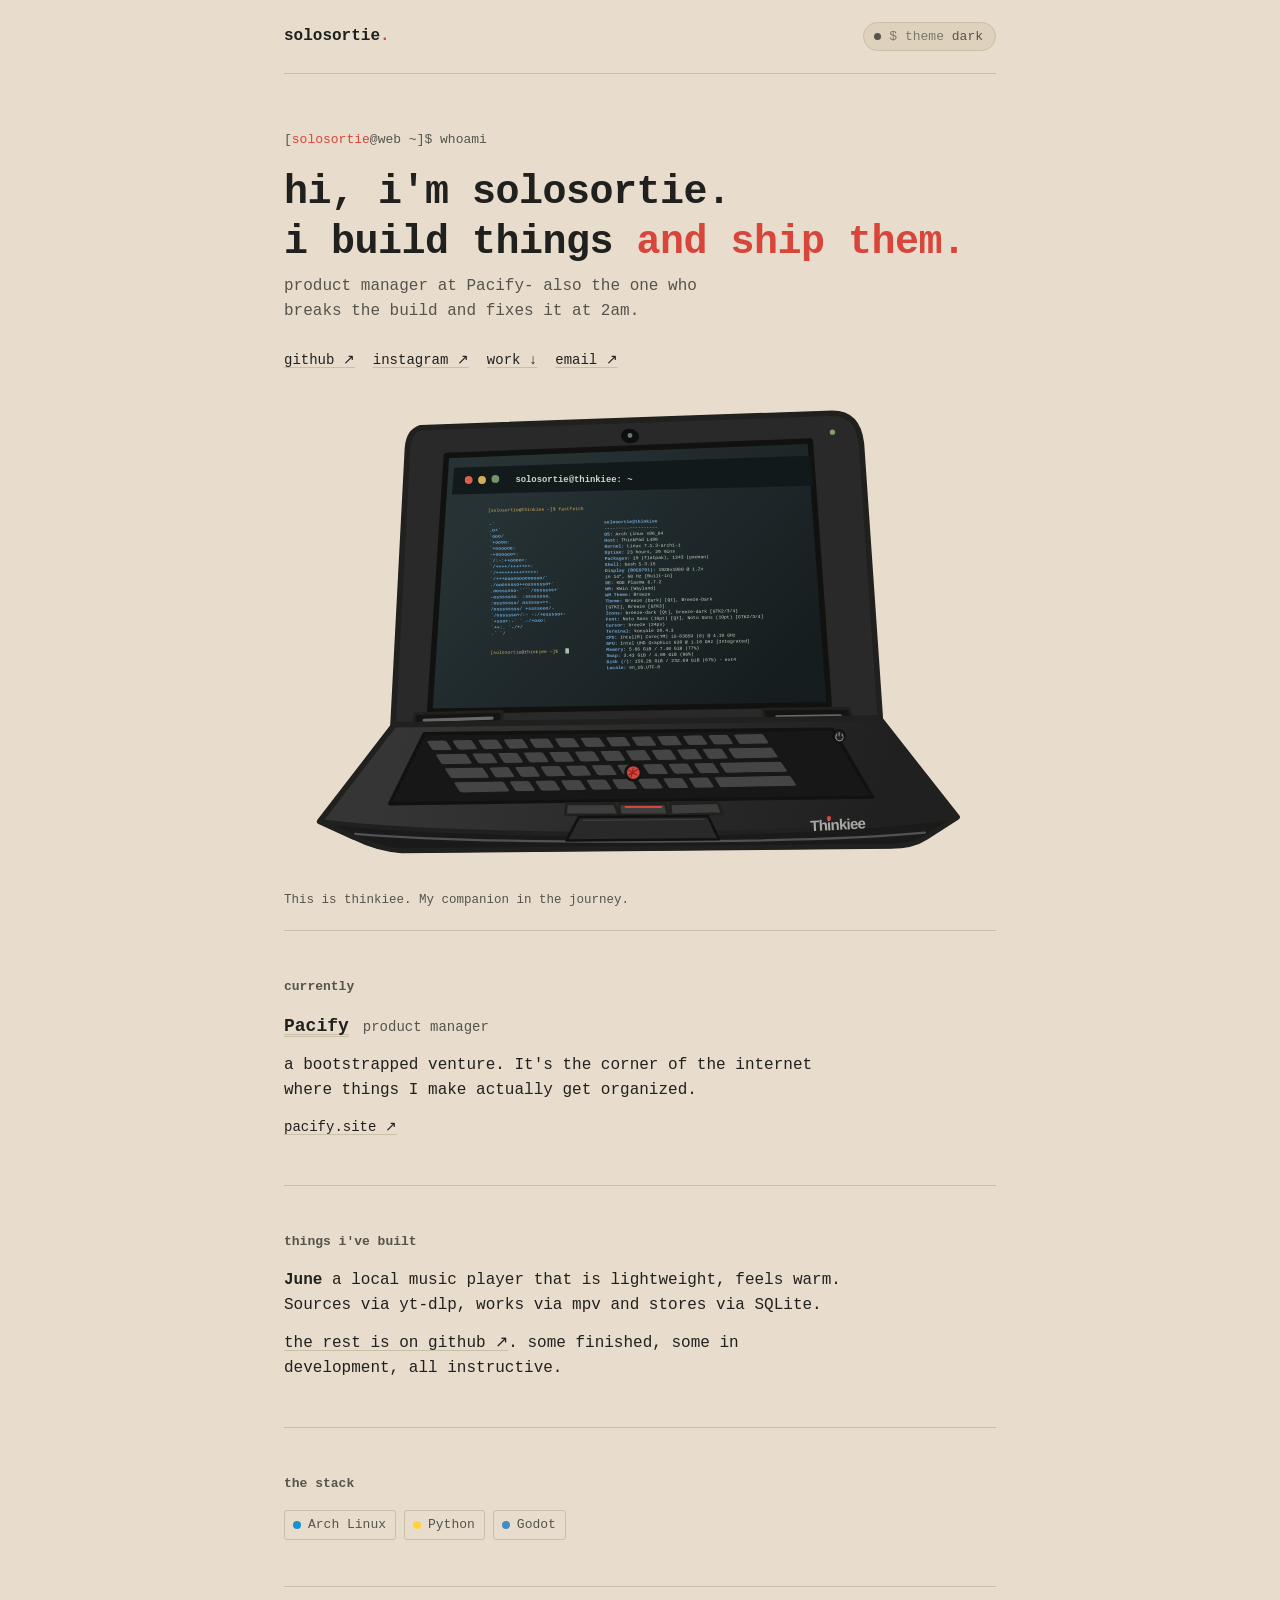
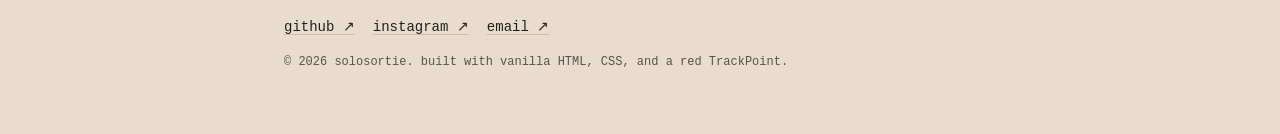
==== commit b11ce7c0: "Update index.html" ====
--- a/index.html
+++ b/index.html
@@ -216,8 +216,8 @@
 
   <div class="hero">
     <p class="prompt">[<span class="path">solosortie</span>@web ~]$ whoami</p>
-    <h1>hi, i'm Aryan.<br>i build things <span class="accent">and ship them.</span></h1>
-    <p class="tagline">product manager at Pacify. also the one who breaks the build and fixes it at 2am.</p>
+    <h1>hi, i'm solosortie.<br>i build things <span class="accent">and ship them.</span></h1>
+    <p class="tagline">product manager at Pacify- also the one who breaks the build and fixes it at 2am.</p>
     <div class="links">
       <a href="https://github.com/solosortie" target="_blank" rel="noopener">github ↗</a>
       <a href="https://instagram.com/solosortie" target="_blank" rel="noopener">instagram ↗</a>
@@ -226,7 +226,7 @@
     </div>
 
     <div class="rig" id="rigHolder"></div>
-    <p class="rig-caption">thinkiee. the ThinkPad this site was written on. arch linux, no distractions.</p>
+    <p class="rig-caption">This is thinkiee. My companion in the journey.</p>
   </div>
 
   <section id="work">
@@ -235,15 +235,15 @@
       <span class="who"><a href="https://pacify.site" target="_blank" rel="noopener">Pacify</a></span>
       <span class="role">product manager</span>
     </div>
-    <p class="job-desc">a bootstrapped venture. the corner of the internet where things I make actually get organized. still small, still mine.</p>
+    <p class="job-desc">a bootstrapped venture. It's the corner of the internet where things I make actually get organized.  </p>
     <div class="job-links">
       <a href="https://pacify.site" target="_blank" rel="noopener">pacify.site ↗</a>
     </div>
   </section>
 
   <section>
-    <h2>things i've shipped</h2>
-    <p><strong>June.</strong> a local music player that doesn't phone home. mpv does the playing, SQLite remembers.</p>
+    <h2>things i've built</h2>
+    <p><strong>June</strong> a local music player that is lightweight, feels warm. Sources via yt-dlp, works via mpv and stores via SQLite.</p>
     <p><a href="https://github.com/solosortie" target="_blank" rel="noopener">the rest is on github ↗</a>. some finished, some in development, all instructive.</p>
   </section>
 
@@ -262,7 +262,7 @@
       <a href="https://instagram.com/solosortie" target="_blank" rel="noopener">instagram ↗</a>
       <a href="mailto:aryan91129@gmail.com">email ↗</a>
     </div>
-    <p class="fine">© 2026 solosortie. no frameworks were harmed. built with HTML, CSS, and a red TrackPoint.</p>
+    <p class="fine">© 2026 solosortie. built with vanilla HTML, CSS, and a red TrackPoint.</p>
   </footer>
 </div>
 
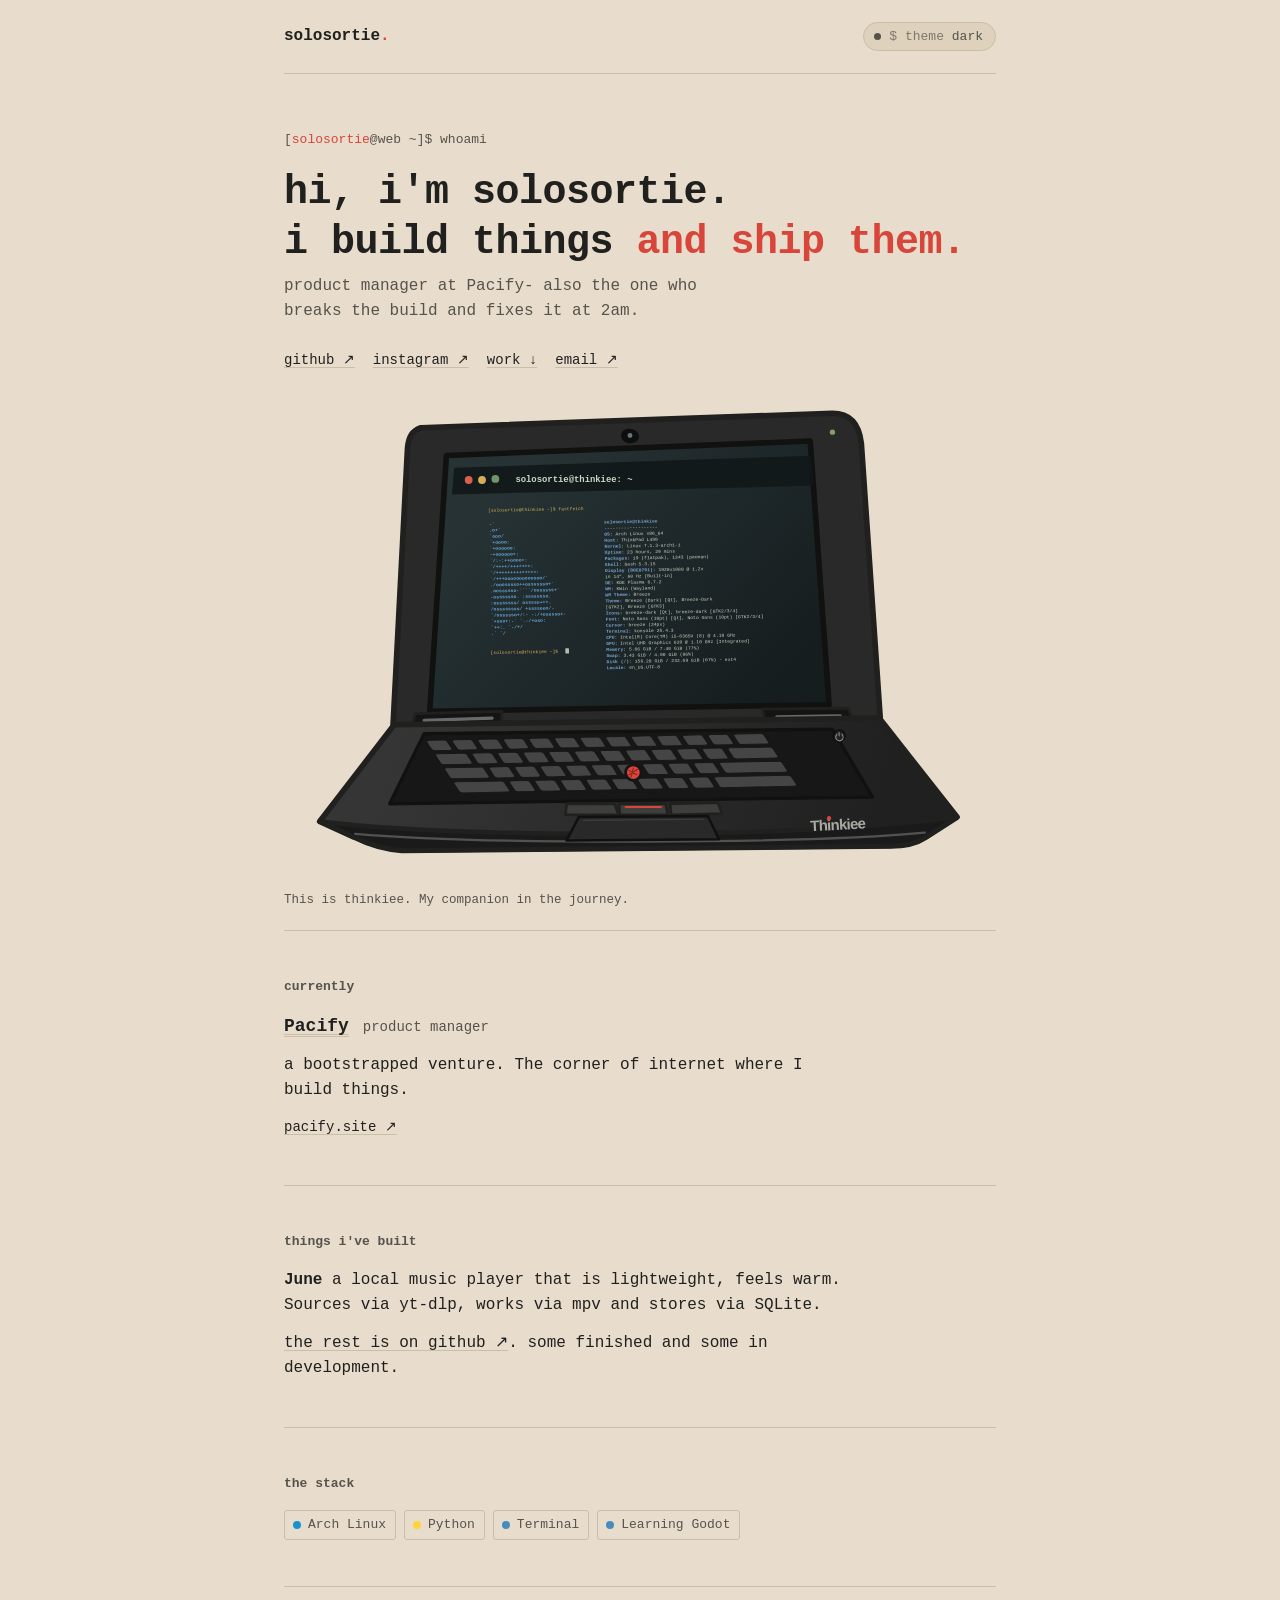
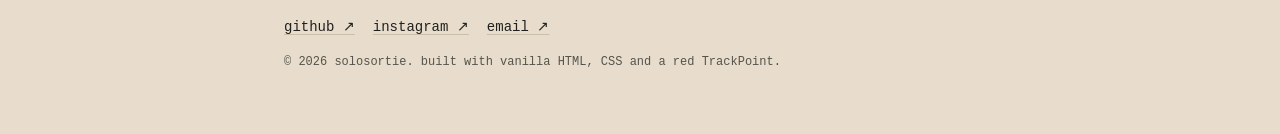
==== commit 7f947746: "Update index.html" ====
--- a/index.html
+++ b/index.html
@@ -235,7 +235,7 @@
       <span class="who"><a href="https://pacify.site" target="_blank" rel="noopener">Pacify</a></span>
       <span class="role">product manager</span>
     </div>
-    <p class="job-desc">a bootstrapped venture. It's the corner of the internet where things I make actually get organized.  </p>
+    <p class="job-desc">a bootstrapped venture. The corner of internet where I build things.  </p>
     <div class="job-links">
       <a href="https://pacify.site" target="_blank" rel="noopener">pacify.site ↗</a>
     </div>
@@ -244,7 +244,7 @@
   <section>
     <h2>things i've built</h2>
     <p><strong>June</strong> a local music player that is lightweight, feels warm. Sources via yt-dlp, works via mpv and stores via SQLite.</p>
-    <p><a href="https://github.com/solosortie" target="_blank" rel="noopener">the rest is on github ↗</a>. some finished, some in development, all instructive.</p>
+    <p><a href="https://github.com/solosortie" target="_blank" rel="noopener">the rest is on github ↗</a>. some finished and some in development.</p>
   </section>
 
   <section>
@@ -252,7 +252,8 @@
     <ul class="stack-list">
       <li class="tag" style="--tag: #1793D1;">Arch Linux</li>
       <li class="tag" style="--tag: #FFD43B;">Python</li>
-      <li class="tag" style="--tag: #478CBF;">Godot</li>
+      <li class="tag" style="--tag: #478CBF;">Terminal</li>
+      <li class="tag" style="--tag: #478CBF;">Learning Godot</li>
     </ul>
   </section>
 
@@ -262,7 +263,7 @@
       <a href="https://instagram.com/solosortie" target="_blank" rel="noopener">instagram ↗</a>
       <a href="mailto:aryan91129@gmail.com">email ↗</a>
     </div>
-    <p class="fine">© 2026 solosortie. built with vanilla HTML, CSS, and a red TrackPoint.</p>
+    <p class="fine">© 2026 solosortie. built with vanilla HTML, CSS and a red TrackPoint.</p>
   </footer>
 </div>
 
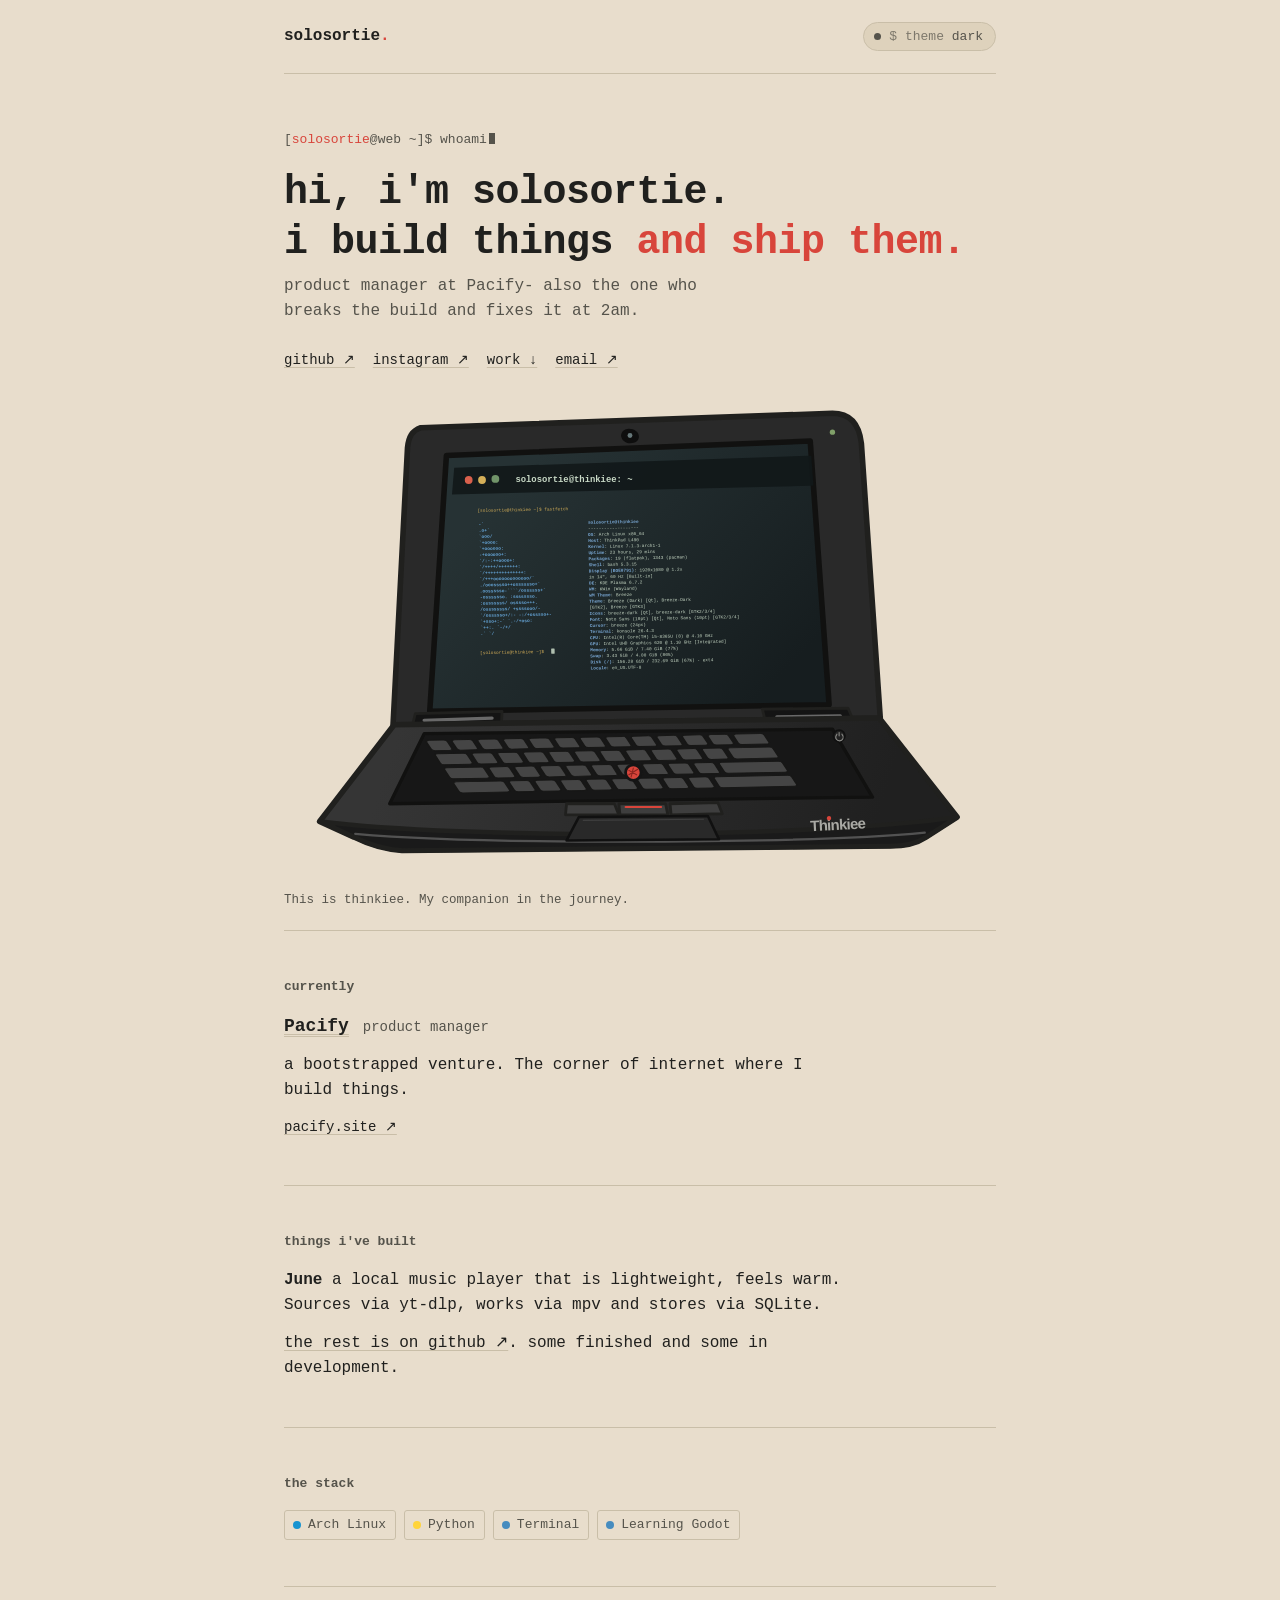
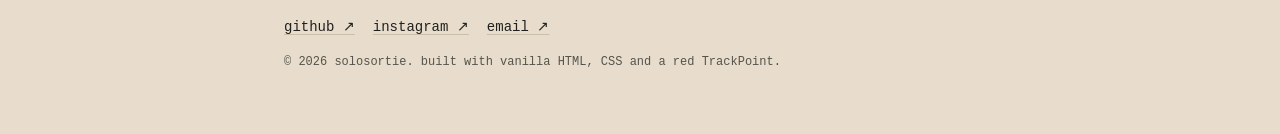
==== commit 59eda279: "Update index.html" ====
--- a/index.html
+++ b/index.html
@@ -29,6 +29,23 @@
   html { color-scheme: light; }
   html[data-theme="dark"] { color-scheme: dark; }
 
+  html {
+    scrollbar-width: thin;
+    scrollbar-color: var(--line) transparent;
+  }
+  ::-webkit-scrollbar { width: 10px; height: 10px; }
+  ::-webkit-scrollbar-track { background: transparent; }
+  ::-webkit-scrollbar-thumb {
+    background-color: var(--line);
+    border-radius: 20px;
+    border: 2px solid var(--bg);
+    background-clip: padding-box;
+  }
+  ::-webkit-scrollbar-thumb:hover {
+    background-color: var(--red);
+  }
+  ::-webkit-scrollbar-corner { background: transparent; }
+
   body {
     margin: 0;
     background: var(--bg);
@@ -122,6 +139,45 @@
     margin-bottom: 6px;
   }
 
+  /* boot-in sequence */
+  @keyframes boot-in {
+    from { opacity: 0; transform: translateY(10px); }
+    to { opacity: 1; transform: translateY(0); }
+  }
+  .hero .prompt,
+  .hero h1,
+  .hero .tagline,
+  .hero .links,
+  .hero .rig,
+  .hero .rig-caption {
+    animation: boot-in .55s cubic-bezier(.2,.7,.3,1) both;
+  }
+  .hero .prompt   { animation-delay: 0s; }
+  .hero h1        { animation-delay: .09s; }
+  .hero .tagline  { animation-delay: .18s; }
+  .hero .links    { animation-delay: .26s; }
+  .hero .rig      { animation-delay: .34s; }
+  .hero .rig-caption { animation-delay: .46s; }
+
+  .prompt::after {
+    content: "";
+    display: inline-block;
+    width: 6px;
+    height: 11px;
+    margin-left: 2px;
+    background: var(--ink-soft);
+    vertical-align: -1px;
+    animation: cursor-blink 1.1s steps(1, end) infinite;
+    animation-delay: .5s;
+  }
+
+  header.site .mark {
+    animation: boot-in .5s cubic-bezier(.2,.7,.3,1) both;
+  }
+  header.site .theme-btn {
+    animation: boot-in .5s cubic-bezier(.2,.7,.3,1) .08s both;
+  }
+
   .rig {
     margin: 20px 0 8px;
     line-height: 0;
@@ -138,7 +194,14 @@
   }
 
   /* sections */
-  section { padding: 46px 0; border-top: 1px solid var(--line); }
+  section {
+    padding: 46px 0;
+    border-top: 1px solid var(--line);
+    opacity: 0;
+    transform: translateY(16px);
+    transition: opacity .6s cubic-bezier(.2,.7,.3,1), transform .6s cubic-bezier(.2,.7,.3,1);
+  }
+  section.in-view { opacity: 1; transform: translateY(0); }
   h2 {
     font-size: 13px;
     text-transform: none;
@@ -159,7 +222,7 @@
     font-weight: 700;
     font-size: 18px;
   }
-  .job .who a { color: var(--ink); border-bottom: 1px solid var(--line); }
+  .job .who a { color: var(--ink); border-bottom: 1px solid var(--line); transition: color .2s ease, border-color .2s ease; }
   .job .who a:hover { color: var(--red); border-color: var(--red); }
   .job .role { color: var(--ink-soft); font-size: 14px; }
   .job-desc { margin-top: 12px; max-width: 58ch; }
@@ -182,6 +245,12 @@
     display: inline-flex;
     align-items: center;
     gap: 7px;
+    transition: transform .18s ease, border-color .18s ease, color .18s ease;
+  }
+  .stack-list li:hover {
+    transform: translateY(-2px);
+    border-color: var(--ink-soft);
+    color: var(--ink);
   }
   .stack-list li.tag::before {
     content: "";
@@ -203,6 +272,22 @@
 
   @media (max-width: 560px) {
     .job { flex-direction: column; gap: 4px; }
+  }
+
+  @media (prefers-reduced-motion: reduce) {
+    .hero .prompt, .hero h1, .hero .tagline, .hero .links, .hero .rig, .hero .rig-caption,
+    header.site .mark, header.site .theme-btn {
+      animation: none;
+      opacity: 1;
+      transform: none;
+    }
+    .prompt::after { animation: none; opacity: .85; }
+    section {
+      opacity: 1;
+      transform: none;
+      transition: none;
+    }
+    .stack-list li:hover { transform: none; }
   }
 </style>
 </head>
@@ -322,7 +407,7 @@
     <text x="283" y="137" class="terminal" font-size="8" font-weight="600" fill="#879897">solosortie@thinkiee: ~</text>
 
     <!-- the user's real fastfetch output, fitted to the L490 display -->
-    <g transform="rotate(-1.05 384 227) translate(66 38) scale(.82 .78)" class="terminal fetch">
+    <g transform="rotate(-1.05 384 227) translate(66 38) scale(.78)" class="terminal fetch">
       <text x="236" y="158" fill="#D5AF58">[solosortie@thinkiee ~]$ fastfetch</text>
 
       <text x="237" y="174" class="arch">
@@ -477,7 +562,7 @@
     <text x="283" y="137" class="terminal" font-size="8" font-weight="600" fill="#879897">solosortie@thinkiee: ~</text>
 
     <!-- the user's real fastfetch output, fitted to the L490 display -->
-    <g transform="rotate(-1.05 384 227) translate(66 38) scale(.82 .78)" class="terminal fetch">
+    <g transform="rotate(-1.05 384 227) translate(66 38) scale(.78)" class="terminal fetch">
       <text x="236" y="158" fill="#D5AF58">[solosortie@thinkiee ~]$ fastfetch</text>
 
       <text x="237" y="174" class="arch">
@@ -599,6 +684,22 @@
     const next = root.getAttribute('data-theme') === 'dark' ? 'light' : 'dark';
     applyTheme(next);
   });
+
+  const prefersReduced = window.matchMedia('(prefers-reduced-motion: reduce)').matches;
+  const sections = document.querySelectorAll('section');
+  if (prefersReduced || !('IntersectionObserver' in window)) {
+    sections.forEach(s => s.classList.add('in-view'));
+  } else {
+    const observer = new IntersectionObserver((entries) => {
+      entries.forEach(entry => {
+        if (entry.isIntersecting) {
+          entry.target.classList.add('in-view');
+          observer.unobserve(entry.target);
+        }
+      });
+    }, { threshold: 0.15, rootMargin: '0px 0px -40px 0px' });
+    sections.forEach(s => observer.observe(s));
+  }
 </script>
 
 </body>
